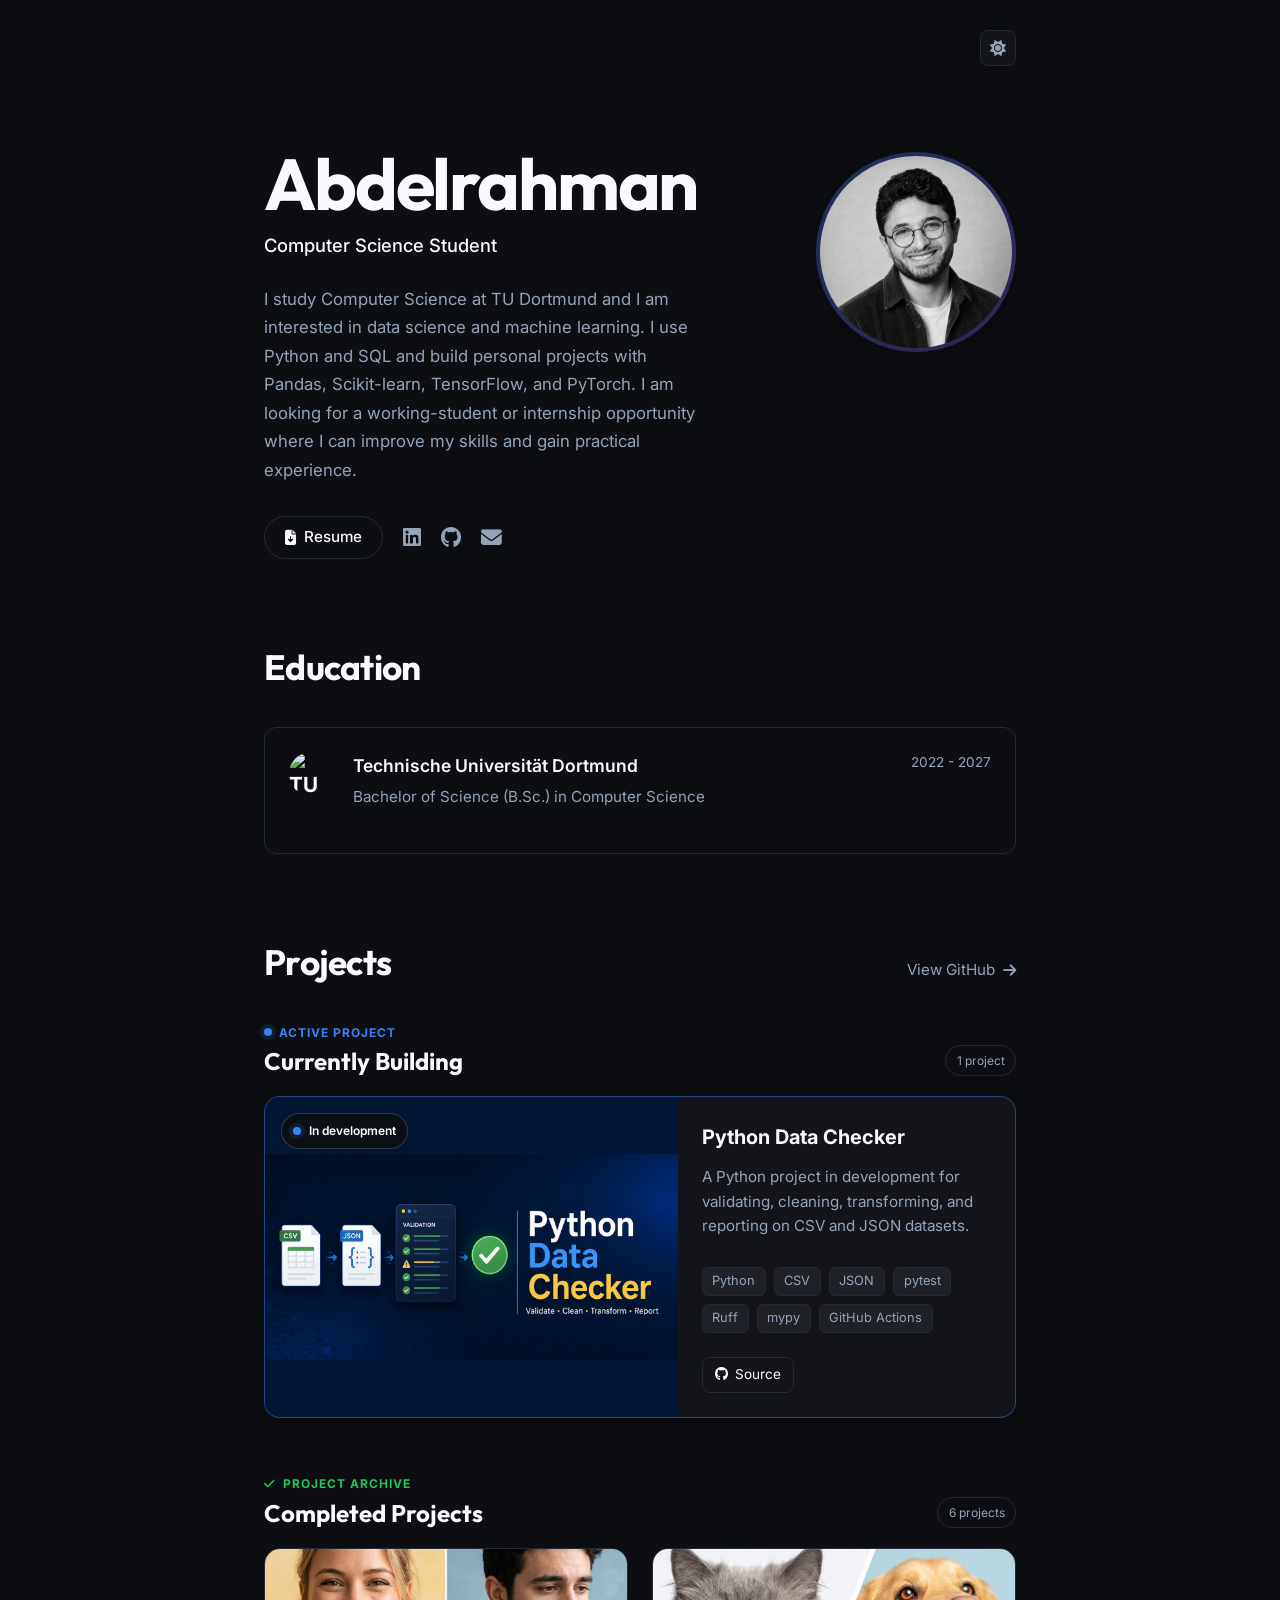
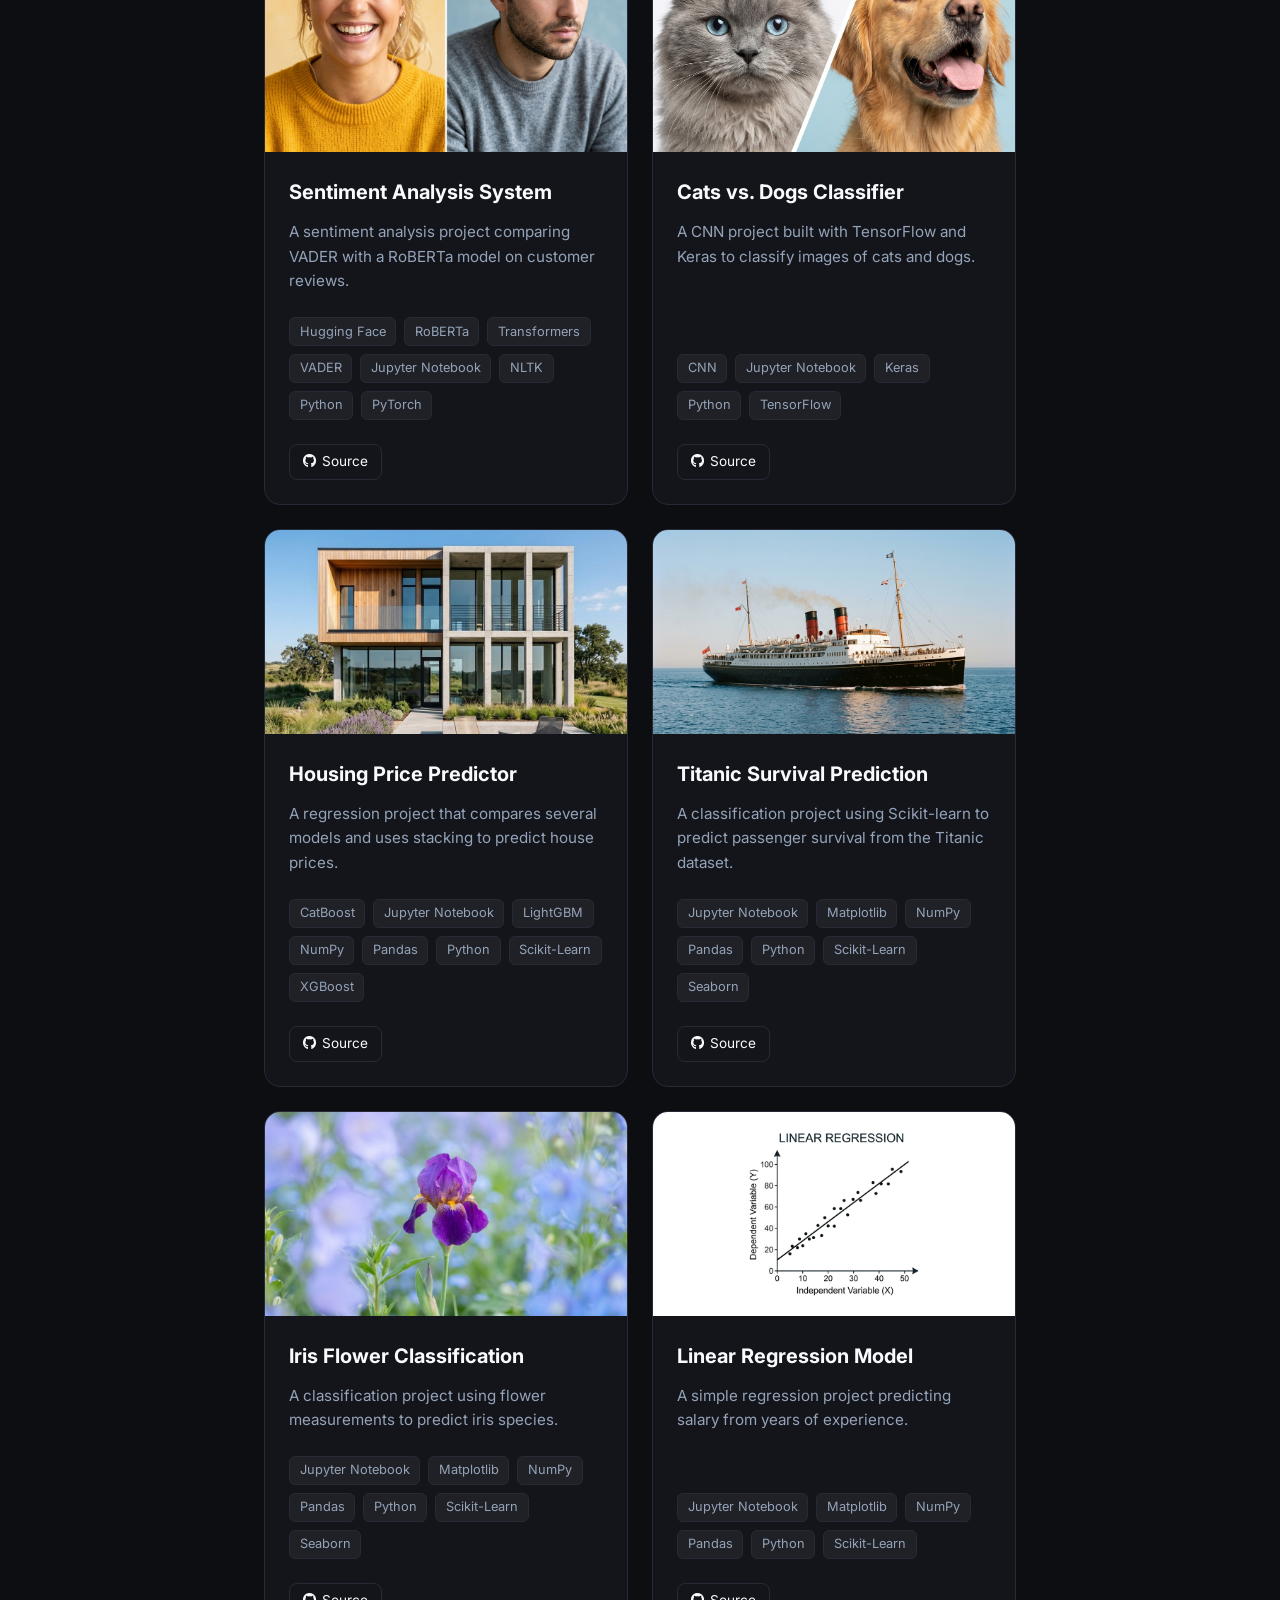
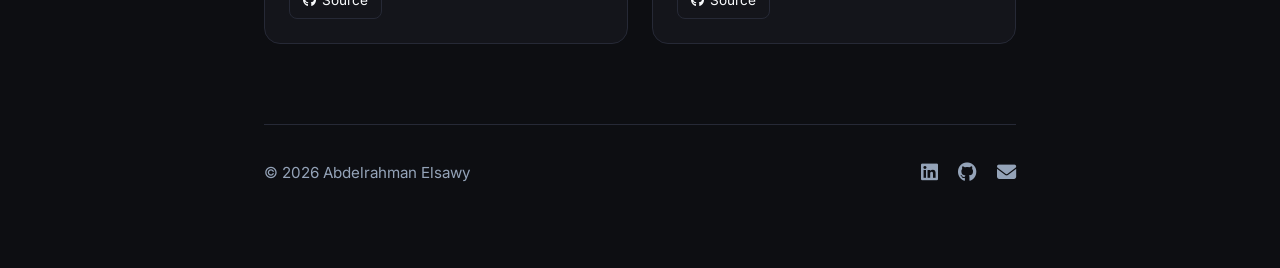
==== index.html @ dd1c7705 "chore: refresh portfolio styles" ====
<!DOCTYPE html>
<html lang="en">

<head>
    <meta charset="UTF-8">
    <meta name="viewport" content="width=device-width, initial-scale=1.0">
    <title>Abdelrahman Elsawy | Computer Science Student</title>
    <meta name="description" content="Portfolio of Abdelrahman Elsawy, a Computer Science student at TU Dortmund interested in data science and machine learning.">
    <link rel="icon" href="favicon.svg?v=1" type="image/svg+xml">
    <link rel="stylesheet" href="style.css?v=1.2">
    <link rel="preconnect" href="https://fonts.googleapis.com">
    <link rel="preconnect" href="https://fonts.gstatic.com" crossorigin>
    <link
        href="https://fonts.googleapis.com/css2?family=Inter:wght@400;500;600;700&family=Outfit:wght@400;500;600;700&display=swap"
        rel="stylesheet">
    <link rel="stylesheet" href="https://cdnjs.cloudflare.com/ajax/libs/font-awesome/6.4.0/css/all.min.css">
</head>

<body>
    <div class="container">
        <!-- Navigation -->
        <nav class="navbar">
            <div class="nav-actions">
                <button id="theme-toggle" class="icon-btn" aria-label="Theme toggle"><i class="fa-solid fa-sun"></i></button>
            </div>
        </nav>

        <!-- Hero Section -->
        <header id="home" class="hero">
            <div class="hero-content">
                <h1 class="hero-title">Abdelrahman</h1>
                <h2 class="hero-subtitle">Computer Science Student</h2>
                <p class="hero-description">
                    I study Computer Science at TU Dortmund and I am interested in data science and machine learning.
                    I use Python and SQL and build personal projects with Pandas, Scikit-learn, TensorFlow, and PyTorch.
                    I am looking for a working-student or internship opportunity where I can improve my skills and gain practical experience.
                </p>

                <div class="hero-actions">
                    <a href="resume.pdf" target="_blank" rel="noopener noreferrer" class="btn-primary"><i class="fa-solid fa-file-arrow-down"></i> Resume</a>
                    <a href="https://www.linkedin.com/in/abdelrahman-elsawy-053952407" target="_blank" rel="noopener noreferrer" class="icon-link" aria-label="LinkedIn profile"><i class="fa-brands fa-linkedin"></i></a>
                    <a href="https://github.com/AbdelrahmanElsawy404" target="_blank" rel="noopener noreferrer" class="icon-link" aria-label="GitHub profile"><i class="fa-brands fa-github"></i></a>
                    <a href="mailto:abdelrahman.elsawy1997@gmail.com" class="icon-link" aria-label="Email Abdelrahman"><i class="fa-solid fa-envelope"></i></a>
                </div>
            </div>
            <div class="hero-image">
                <div class="image-wrapper">
                    <img src="profile_picture.jpg" alt="Profile Picture" id="profile-img">
                </div>
            </div>
        </header>

        <!-- Education Section -->
        <section id="education" class="experience-section">
            <div class="section-header">
                <h2>Education</h2>
            </div>

            <div class="timeline-item">
                <div class="timeline-logo">
                    <a href="https://www.tu-dortmund.de/" target="_blank" rel="noopener noreferrer">
                        <div class="logo-circle" style="overflow: hidden;">
                            <img src="https://cdn.brandfetch.io/idaMCrFDaQ/w/1024/h/1024/theme/dark/icon.jpeg?c=1bxid64Mup7aczewSAYMX&t=1777952015856" alt="TU Dortmund Logo" style="width: 100%; height: 100%; object-fit: cover;">
                        </div>
                    </a>
                </div>
                <div class="timeline-details">
                    <div class="timeline-header">
                        <h3>Technische Universität Dortmund</h3>
                        <span class="date">2022 - 2027</span>
                    </div>
                    <p class="degree">Bachelor of Science (B.Sc.) in Computer Science</p>
                </div>
            </div>
        </section>

        <!-- Featured Projects -->
        <section id="projects" class="projects-section">
            <div class="section-header">
                <h2>Projects</h2>
                <a href="https://github.com/AbdelrahmanElsawy404" target="_blank" rel="noopener noreferrer" class="view-more">View GitHub <i class="fa-solid fa-arrow-right"></i></a>
            </div>

            <div class="project-group project-group-current">
                <div class="project-group-header">
                    <div>
                        <p class="project-group-label"><span class="status-dot"></span> Active project</p>
                        <h3>Currently Building</h3>
                    </div>
                    <span class="project-count">1 project</span>
                </div>

                <div class="projects-grid projects-grid-current">

                <!-- Python Data Checker -->
                <a href="https://github.com/AbdelrahmanElsawy404/python-data-checker" target="_blank" rel="noopener noreferrer" class="project-card project-card-current">
                    <div class="project-img">
                        <img src="project_thumbnail_data_checker.jpg" alt="Python Data Checker">
                        <span class="project-status"><span class="status-dot"></span> In development</span>
                    </div>
                    <div class="project-info">
                        <h3>Python Data Checker</h3>
                        <p>A Python project in development for validating, cleaning, transforming, and reporting on CSV and JSON datasets.</p>
                        <div class="tech-tags">
                            <span class="tech-tag">Python</span>
                            <span class="tech-tag">CSV</span>
                            <span class="tech-tag">JSON</span>
                            <span class="tech-tag">pytest</span>
                            <span class="tech-tag">Ruff</span>
                            <span class="tech-tag">mypy</span>
                            <span class="tech-tag">GitHub Actions</span>
                        </div>
                        <div class="project-links">
                            <span class="btn-secondary"><i class="fa-brands fa-github"></i> Source</span>
                        </div>
                    </div>
                </a>
                </div>
            </div>

            <div class="project-group">
                <div class="project-group-header">
                    <div>
                        <p class="project-group-label project-group-label-complete"><i class="fa-solid fa-check"></i> Project archive</p>
                        <h3>Completed Projects</h3>
                    </div>
                    <span class="project-count">6 projects</span>
                </div>

                <div class="projects-grid">

                <!-- Sentiment Analysis System -->
                <a href="https://github.com/AbdelrahmanElsawy404/Sentiment-Analysis-System" target="_blank" rel="noopener noreferrer" class="project-card">
                    <div class="project-img">
                        <img src="project_thumbnail_sentiment.png" alt="Sentiment Analysis System">
                    </div>
                    <div class="project-info">
                        <h3>Sentiment Analysis System</h3>
                        <p>A sentiment analysis project comparing VADER with a RoBERTa model on customer reviews.</p>
                        <div class="tech-tags">
                            <span class="tech-tag">Hugging Face</span>
                            <span class="tech-tag">RoBERTa</span>
                            <span class="tech-tag">Transformers</span>
                            <span class="tech-tag">VADER</span>
                            <span class="tech-tag">Jupyter Notebook</span>
                            <span class="tech-tag">NLTK</span>
                            <span class="tech-tag">Python</span>
                            <span class="tech-tag">PyTorch</span>
                        </div>
                        <div class="project-links">
                            <span class="btn-secondary"><i class="fa-brands fa-github"></i> Source</span>
                        </div>
                    </div>
                </a>

                <!-- Cats vs. Dogs Image Classifier -->
                <a href="https://github.com/AbdelrahmanElsawy404/Image-Classification" target="_blank" rel="noopener noreferrer" class="project-card">
                    <div class="project-img">
                        <img src="project_thumbnail_cnn.png" alt="Cats vs. Dogs Image Classifier">
                    </div>
                    <div class="project-info">
                        <h3>Cats vs. Dogs Classifier</h3>
                        <p>A CNN project built with TensorFlow and Keras to classify images of cats and dogs.</p>
                        <div class="tech-tags">
                            <span class="tech-tag">CNN</span>
                            <span class="tech-tag">Jupyter Notebook</span>
                            <span class="tech-tag">Keras</span>
                            <span class="tech-tag">Python</span>
                            <span class="tech-tag">TensorFlow</span>
                        </div>
                        <div class="project-links">
                            <span class="btn-secondary"><i class="fa-brands fa-github"></i> Source</span>
                        </div>
                    </div>
                </a>

                <!-- Project 6: Housing Price Predictor -->
                <a href="https://github.com/AbdelrahmanElsawy404/Housing-Price-Predictor" target="_blank" rel="noopener noreferrer" class="project-card">
                    <div class="project-img">
                        <img src="project_thumbnail_house.png" alt="Housing Price Predictor">
                    </div>
                    <div class="project-info">
                        <h3>Housing Price Predictor</h3>
                        <p>A regression project that compares several models and uses stacking to predict house prices.</p>
                        <div class="tech-tags">
                            <span class="tech-tag">CatBoost</span>
                            <span class="tech-tag">Jupyter Notebook</span>
                            <span class="tech-tag">LightGBM</span>
                            <span class="tech-tag">NumPy</span>
                            <span class="tech-tag">Pandas</span>
                            <span class="tech-tag">Python</span>
                            <span class="tech-tag">Scikit-Learn</span>
                            <span class="tech-tag">XGBoost</span>
                        </div>
                        <div class="project-links">
                            <span class="btn-secondary"><i class="fa-brands fa-github"></i> Source</span>
                        </div>
                    </div>
                </a>

                <!-- Project 3 -->
                <a href="https://github.com/AbdelrahmanElsawy404/Titanic" target="_blank" rel="noopener noreferrer" class="project-card">
                    <div class="project-img">
                        <img src="project_thumbnail_3.png" alt="Titanic Survival Prediction">
                    </div>
                    <div class="project-info">
                        <h3>Titanic Survival Prediction</h3>
                        <p>A classification project using Scikit-learn to predict passenger survival from the Titanic dataset.</p>
                        <div class="tech-tags">
                            <span class="tech-tag">Jupyter Notebook</span>
                            <span class="tech-tag">Matplotlib</span>
                            <span class="tech-tag">NumPy</span>
                            <span class="tech-tag">Pandas</span>
                            <span class="tech-tag">Python</span>
                            <span class="tech-tag">Scikit-Learn</span>
                            <span class="tech-tag">Seaborn</span>
                        </div>
                        <div class="project-links">
                            <span class="btn-secondary"><i class="fa-brands fa-github"></i> Source</span>
                        </div>
                    </div>
                </a>

                <!-- Project 4 -->
                <a href="https://github.com/AbdelrahmanElsawy404/Iris-Flower-Classification" target="_blank" rel="noopener noreferrer" class="project-card">
                    <div class="project-img">
                        <img src="project_thumbnail_4.png" alt="Iris Flower Classification">
                    </div>
                    <div class="project-info">
                        <h3>Iris Flower Classification</h3>
                        <p>A classification project using flower measurements to predict iris species.</p>
                        <div class="tech-tags">
                            <span class="tech-tag">Jupyter Notebook</span>
                            <span class="tech-tag">Matplotlib</span>
                            <span class="tech-tag">NumPy</span>
                            <span class="tech-tag">Pandas</span>
                            <span class="tech-tag">Python</span>
                            <span class="tech-tag">Scikit-Learn</span>
                            <span class="tech-tag">Seaborn</span>
                        </div>
                        <div class="project-links">
                            <span class="btn-secondary"><i class="fa-brands fa-github"></i> Source</span>
                        </div>
                    </div>
                </a>

                <!-- Project 5 -->
                <a href="https://github.com/AbdelrahmanElsawy404/Build-Linear-Regression" target="_blank" rel="noopener noreferrer" class="project-card">
                    <div class="project-img">
                        <img src="project_thumbnail_5.png" alt="Build Linear Regression">
                    </div>
                    <div class="project-info">
                        <h3>Linear Regression Model</h3>
                        <p>A simple regression project predicting salary from years of experience.</p>
                        <div class="tech-tags">
                            <span class="tech-tag">Jupyter Notebook</span>
                            <span class="tech-tag">Matplotlib</span>
                            <span class="tech-tag">NumPy</span>
                            <span class="tech-tag">Pandas</span>
                            <span class="tech-tag">Python</span>
                            <span class="tech-tag">Scikit-Learn</span>
                        </div>
                        <div class="project-links">
                            <span class="btn-secondary"><i class="fa-brands fa-github"></i> Source</span>
                        </div>
                    </div>
                </a>
                </div>
            </div>
        </section>



        <!-- Footer -->
        <footer>
            <p>© 2026 Abdelrahman Elsawy</p>
            <div class="footer-links">
                <a href="https://www.linkedin.com/in/abdelrahman-elsawy-053952407" target="_blank" rel="noopener noreferrer" aria-label="LinkedIn profile"><i class="fa-brands fa-linkedin"></i></a>
                <a href="https://github.com/AbdelrahmanElsawy404" target="_blank" rel="noopener noreferrer" aria-label="GitHub profile"><i class="fa-brands fa-github"></i></a>
                <a href="mailto:abdelrahman.elsawy1997@gmail.com" aria-label="Email Abdelrahman"><i class="fa-solid fa-envelope"></i></a>
            </div>
        </footer>
    </div>



    <script src="script.js?v=1.1"></script>
</body>

</html>
---- style.css ----
:root {
    --bg-color: #0d0e12;
    --surface-color: #14151b;
    --surface-hover: #1a1c24;
    --border-color: #262936;
    --text-primary: #f8fafc;
    --text-secondary: #94a3b8;
    --accent-color: #3b82f6;
    --container-width: 800px;
    --radius-sm: 8px;
    --radius-md: 12px;
    --radius-lg: 16px;
    --font-sans: 'Inter', -apple-system, BlinkMacSystemFont, 'Segoe UI', Roboto, Helvetica, Arial, sans-serif;
    --font-heading: 'Outfit', -apple-system, BlinkMacSystemFont, 'Segoe UI', Roboto, Helvetica, Arial, sans-serif;
}

body.light-mode {
    --bg-color: #f8fafc;
    --surface-color: #ffffff;
    --surface-hover: #f1f5f9;
    --border-color: #e2e8f0;
    --text-primary: #0f172a;
    --text-secondary: #64748b;
    --accent-color: #2563eb;
}

* {
    margin: 0;
    padding: 0;
    box-sizing: border-box;
}

body {
    background-color: var(--bg-color);
    color: var(--text-primary);
    font-family: var(--font-sans);
    line-height: 1.6;
    -webkit-font-smoothing: antialiased;
    -moz-osx-font-smoothing: grayscale;
    transition: background-color 0.3s ease, color 0.3s ease, border-color 0.3s ease;
}

a {
    text-decoration: none;
    color: inherit;
    transition: color 0.2s ease;
}

.container {
    max-width: var(--container-width);
    margin: 0 auto;
    padding: 2rem 1.5rem;
}

/* Navbar */
.navbar {
    display: flex;
    justify-content: center;
    align-items: center;
    padding: 1rem 0;
    margin-bottom: 5rem;
    position: relative;
}

.nav-links {
    display: flex;
    list-style: none;
    gap: 2rem;
}

.nav-links a {
    color: var(--text-secondary);
    font-size: 0.95rem;
    font-weight: 500;
}

.nav-links a:hover, .nav-links a.active {
    color: var(--text-primary);
}

.nav-actions {
    position: absolute;
    right: 0;
    display: flex;
    gap: 0.75rem;
}

.icon-btn {
    background: var(--surface-color);
    border: 1px solid var(--border-color);
    color: var(--text-secondary);
    cursor: pointer;
    font-size: 1rem;
    transition: all 0.2s;
    width: 36px;
    height: 36px;
    display: flex;
    align-items: center;
    justify-content: center;
    border-radius: var(--radius-sm);
}

.icon-btn:hover {
    color: var(--text-primary);
    background-color: var(--surface-hover);
    border-color: rgba(255,255,255,0.2);
}

/* Hero Section */
.hero {
    display: flex;
    justify-content: space-between;
    align-items: flex-start;
    gap: 3rem;
    margin-bottom: 5rem;
}

.hero-content {
    flex: 1;
}


.hero-title {
    font-family: var(--font-heading);
    font-size: 4.5rem;
    font-weight: 700;
    margin-bottom: 0.5rem;
    letter-spacing: -0.03em;
    line-height: 1.1;
}

.wave {
    display: inline-block;
    animation: wave 2.5s infinite;
    transform-origin: 70% 70%;
}

@keyframes wave {
    0% { transform: rotate(0deg); }
    10% { transform: rotate(14deg); }
    20% { transform: rotate(-8deg); }
    30% { transform: rotate(14deg); }
    40% { transform: rotate(-4deg); }
    50% { transform: rotate(10deg); }
    60% { transform: rotate(0deg); }
    100% { transform: rotate(0deg); }
}

.hero-subtitle {
    font-size: 1.15rem;
    font-weight: 500;
    margin-bottom: 1.5rem;
    color: var(--text-primary);
}

.hero-description {
    color: var(--text-secondary);
    margin-bottom: 2rem;
    font-size: 1.05rem;
    line-height: 1.7;
    max-width: 450px;
}

.hero-escalation {
    font-size: 0.95rem;
    margin-bottom: 2.5rem;
    line-height: 1.8;
}

.hero-escalation strong {
    color: var(--text-primary);
    font-weight: 600;
}

.dim-text {
    color: var(--text-secondary);
}

.link {
    text-decoration: underline;
    text-underline-offset: 4px;
    color: var(--text-secondary);
}

.link:hover {
    color: var(--text-primary);
}

.hero-actions {
    display: flex;
    align-items: center;
    gap: 1.25rem;
}

.btn-primary {
    background-color: transparent;
    color: var(--text-primary);
    border: 1px solid var(--border-color);
    padding: 0.5rem 1.25rem;
    border-radius: 24px;
    font-family: var(--font-sans);
    font-weight: 500;
    font-size: 0.95rem;
    cursor: pointer;
    display: flex;
    align-items: center;
    gap: 0.5rem;
    transition: all 0.2s;
}

.btn-primary:hover {
    background-color: var(--surface-color);
    border-color: rgba(255,255,255,0.2);
}

.icon-link {
    color: var(--text-secondary);
    font-size: 1.3rem;
}

.icon-link:hover {
    color: var(--text-primary);
}

.hero-image {
    flex-shrink: 0;
    width: 200px;
    display: flex;
    align-items: flex-start;
    justify-content: center;
    padding-top: 0.5rem;
}

.image-wrapper {
    position: relative;
    width: 200px;
    height: 200px;
    border-radius: 50%;
    background: linear-gradient(135deg, rgba(59,130,246,0.3), rgba(139,92,246,0.3));
    padding: 4px;
    transition: transform 0.4s cubic-bezier(0.175, 0.885, 0.32, 1.275),
                box-shadow 0.4s ease;
    box-shadow: 0 8px 30px rgba(0,0,0,0.3);
}

.image-wrapper:hover {
    transform: scale(1.05);
    box-shadow: 0 12px 40px rgba(59,130,246,0.2);
}

.image-wrapper img {
    width: 100%;
    height: 100%;
    object-fit: cover;
    object-position: center top;
    border-radius: 50%;
    display: block;
    transition: transform 0.4s cubic-bezier(0.175, 0.885, 0.32, 1.275);
}

.image-wrapper:hover img {
    transform: scale(1.02);
}

/* Tabs Section */
.experience-section {
    margin-bottom: 5rem;
}


.timeline-item {
    display: flex;
    gap: 1.25rem;
    background-color: transparent;
    border: 1px solid var(--border-color);
    border-radius: var(--radius-md);
    padding: 1.5rem;
    transition: all 0.2s;
}

.timeline-item:hover {
    background-color: var(--surface-color);
    border-color: rgba(255,255,255,0.15);
}

.timeline-logo {
    flex-shrink: 0;
}

.logo-circle {
    width: 44px;
    height: 44px;
    border-radius: 50%;
    display: flex;
    align-items: center;
    justify-content: center;
    font-weight: 700;
    font-size: 1.3rem;
    color: white;
}

.bg-red { background-color: #ef4444; }
.bg-red-white { 
    background: linear-gradient(135deg, #ef4444 50%, white 50%); 
    color: #ef4444; 
    border: 2px solid #ef4444;
}

.timeline-details {
    flex: 1;
}

.timeline-header {
    display: flex;
    justify-content: space-between;
    align-items: flex-start;
    margin-bottom: 0.3rem;
}

.timeline-header h3 {
    font-size: 1.1rem;
    font-weight: 600;
    color: var(--text-primary);
}

.timeline-header .date {
    font-size: 0.85rem;
    color: var(--text-secondary);
}

.degree {
    font-size: 0.95rem;
    color: var(--text-secondary);
    margin-bottom: 1.25rem;
}

.achievements {
    list-style-position: inside;
    color: var(--text-secondary);
    font-size: 0.95rem;
    margin-bottom: 1.25rem;
}

.achievements li {
    margin-bottom: 0.4rem;
}

.tags {
    display: flex;
    gap: 0.75rem;
    flex-wrap: wrap;
}

.tag {
    background-color: var(--text-primary);
    color: var(--bg-color);
    padding: 0.3rem 0.8rem;
    border-radius: 20px;
    font-size: 0.85rem;
    font-weight: 500;
    display: flex;
    align-items: center;
    gap: 0.4rem;
}

/* Section Header */
.section-header {
    display: flex;
    justify-content: space-between;
    align-items: baseline;
    margin-bottom: 2rem;
}

.section-header h2 {
    font-family: var(--font-heading);
    font-size: 2.2rem;
    font-weight: 700;
    letter-spacing: -0.02em;
}

.view-more {
    font-size: 0.95rem;
    color: var(--text-secondary);
    display: flex;
    align-items: center;
    gap: 0.5rem;
}

.view-more:hover {
    color: var(--text-primary);
}

/* Projects Section */
.projects-section {
    margin-bottom: 5rem;
}

.project-group + .project-group {
    margin-top: 3.5rem;
}

.project-group-header {
    display: flex;
    justify-content: space-between;
    align-items: flex-end;
    gap: 1rem;
    margin-bottom: 1.25rem;
}

.project-group-header h3 {
    font-family: var(--font-heading);
    font-size: 1.5rem;
    line-height: 1.2;
}

.project-group-label {
    display: flex;
    align-items: center;
    gap: 0.45rem;
    margin-bottom: 0.35rem;
    color: var(--accent-color);
    font-size: 0.75rem;
    font-weight: 700;
    letter-spacing: 0.08em;
    text-transform: uppercase;
}

.project-group-label-complete {
    color: #22c55e;
}

.project-count {
    flex-shrink: 0;
    padding: 0.3rem 0.65rem;
    border: 1px solid var(--border-color);
    border-radius: 999px;
    color: var(--text-secondary);
    font-size: 0.75rem;
}

.status-dot {
    width: 0.5rem;
    height: 0.5rem;
    border-radius: 50%;
    background: var(--accent-color);
    box-shadow: 0 0 0 4px rgba(59, 130, 246, 0.14);
}

.projects-grid {
    display: grid;
    grid-template-columns: repeat(2, 1fr);
    gap: 1.5rem;
}

.projects-grid-current {
    grid-template-columns: 1fr;
}

.project-card {
    background-color: var(--surface-color);
    border: 1px solid var(--border-color);
    border-radius: var(--radius-lg);
    overflow: hidden;
    display: flex;
    flex-direction: column;
    transition: transform 0.3s cubic-bezier(0.175, 0.885, 0.32, 1.275), border-color 0.3s;
}

.project-card:hover {
    transform: translateY(-5px);
    border-color: rgba(255,255,255,0.2);
}

.project-card-current {
    display: grid;
    grid-template-columns: minmax(0, 1.1fr) minmax(0, 0.9fr);
    border-color: rgba(59, 130, 246, 0.45);
    box-shadow: 0 18px 45px rgba(0, 0, 0, 0.18);
}

.project-card-current:hover {
    border-color: var(--accent-color);
}

.project-card-current .project-img {
    min-height: 320px;
    aspect-ratio: auto;
    background: #031634;
}

.project-card-current .project-img img {
    object-fit: contain;
}

.project-status {
    position: absolute;
    top: 1rem;
    left: 1rem;
    display: flex;
    align-items: center;
    gap: 0.5rem;
    padding: 0.45rem 0.7rem;
    border: 1px solid rgba(255, 255, 255, 0.18);
    border-radius: 999px;
    background: rgba(13, 14, 18, 0.86);
    color: #ffffff;
    font-size: 0.75rem;
    font-weight: 600;
    backdrop-filter: blur(10px);
}

.project-img {
    width: 100%;
    aspect-ratio: 16/9;
    background-color: var(--surface-hover);
    overflow: hidden;
    position: relative;
}

.project-img img {
    width: 100%;
    height: 100%;
    object-fit: cover;
    transition: transform 0.5s ease;
}

.project-card:hover .project-img img {
    transform: scale(1.05);
}

.project-info {
    padding: 1.5rem;
    display: flex;
    flex-direction: column;
    flex: 1;
}

.project-info h3 {
    font-size: 1.25rem;
    margin-bottom: 0.75rem;
    font-family: var(--font-sans);
}

.project-info p {
    color: var(--text-secondary);
    font-size: 0.95rem;
    margin-bottom: 1.5rem;
    flex: 1;
    line-height: 1.6;
}

.tech-tags {
    display: flex;
    flex-wrap: wrap;
    gap: 0.5rem;
    margin-bottom: 1.5rem;
}

.tech-tag {
    background-color: rgba(255,255,255,0.05);
    border: 1px solid var(--border-color);
    padding: 0.2rem 0.6rem;
    border-radius: 6px;
    font-size: 0.8rem;
    color: var(--text-secondary);
}

.project-links {
    display: flex;
    gap: 0.75rem;
    flex-wrap: wrap;
}

.btn-secondary {
    background-color: transparent;
    border: 1px solid var(--border-color);
    padding: 0.4rem 0.8rem;
    border-radius: 8px;
    font-size: 0.85rem;
    display: flex;
    align-items: center;
    gap: 0.4rem;
    transition: all 0.2s;
    color: var(--text-primary);
}

.btn-secondary:hover {
    background-color: var(--surface-hover);
    border-color: rgba(255,255,255,0.2);
}

/* Footer */
footer {
    display: flex;
    justify-content: space-between;
    align-items: center;
    padding-top: 2rem;
    border-top: 1px solid var(--border-color);
    color: var(--text-secondary);
    font-size: 0.95rem;
    margin-bottom: 3rem;
}

.footer-links {
    display: flex;
    gap: 1.25rem;
}

.footer-links a {
    font-size: 1.2rem;
}

.footer-links a:hover {
    color: var(--text-primary);
}



/* Responsive */
@media (max-width: 768px) {
    .navbar {
        flex-direction: column;
        gap: 1.5rem;
        margin-bottom: 3rem;
    }
    
    .nav-actions {
        position: static;
    }
    
    .hero {
        flex-direction: column-reverse;
        align-items: center;
        text-align: center;
        gap: 2rem;
    }
    
    .hero-actions {
        justify-content: center;
    }
    
    .hero-image {
        margin-bottom: 1rem;
    }
    
    .projects-grid {
        grid-template-columns: 1fr;
    }

    .project-card-current {
        display: flex;
    }

    .project-card-current .project-img {
        min-height: 0;
        aspect-ratio: 16/9;
    }
}
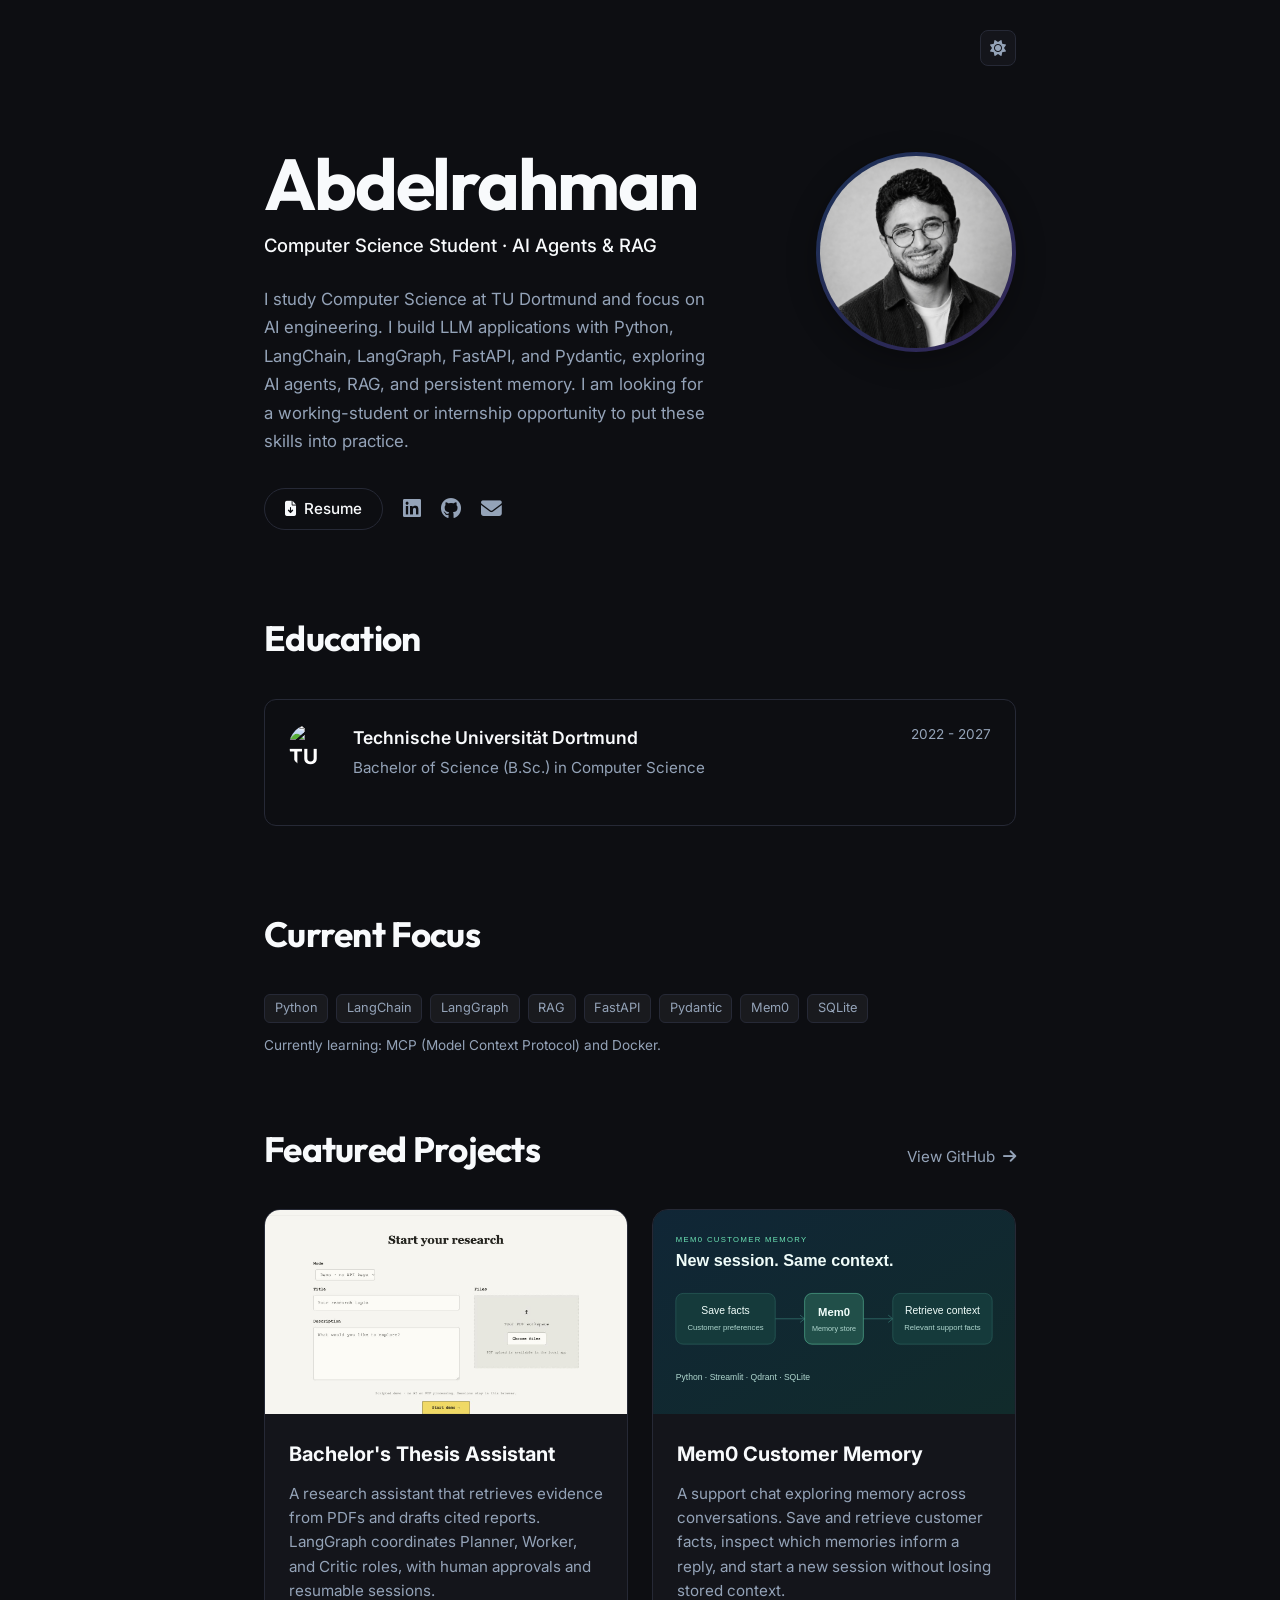
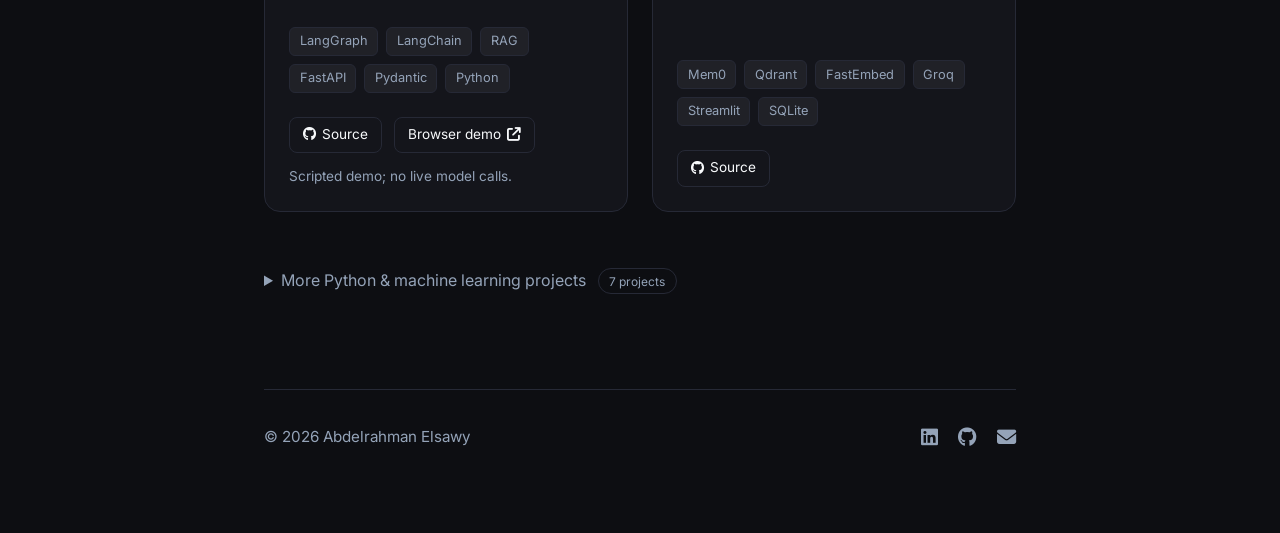
==== commit 1227c45b: "Focus portfolio and resume on AI agents and RAG applications" ====
--- a/index.html
+++ b/index.html
@@ -4,10 +4,10 @@
 <head>
     <meta charset="UTF-8">
     <meta name="viewport" content="width=device-width, initial-scale=1.0">
-    <title>Abdelrahman Elsawy | Computer Science Student</title>
-    <meta name="description" content="Portfolio of Abdelrahman Elsawy, a Computer Science student at TU Dortmund interested in data science and machine learning.">
+    <title>Abdelrahman Elsawy | AI Agents & RAG Applications</title>
+    <meta name="description" content="Abdelrahman Elsawy, Computer Science student at TU Dortmund building AI agents, RAG applications, and Python backends with LangGraph, LangChain, and FastAPI.">
     <link rel="icon" href="favicon.svg?v=1" type="image/svg+xml">
-    <link rel="stylesheet" href="style.css?v=1.2">
+    <link rel="stylesheet" href="style.css?v=1.3">
     <link rel="preconnect" href="https://fonts.googleapis.com">
     <link rel="preconnect" href="https://fonts.gstatic.com" crossorigin>
     <link
@@ -29,16 +29,17 @@
         <header id="home" class="hero">
             <div class="hero-content">
                 <h1 class="hero-title">Abdelrahman</h1>
-                <h2 class="hero-subtitle">Computer Science Student</h2>
+                <h2 class="hero-subtitle">Computer Science Student · AI Agents &amp; RAG</h2>
                 <p class="hero-description">
-                    I study Computer Science at TU Dortmund and I am interested in data science and machine learning.
-                    I use Python and SQL and build personal projects with Pandas, Scikit-learn, TensorFlow, and PyTorch.
-                    I am looking for a working-student or internship opportunity where I can improve my skills and gain practical experience.
+                    I study Computer Science at TU Dortmund and focus on AI engineering.
+                    I build LLM applications with Python, LangChain, LangGraph, FastAPI, and Pydantic,
+                    exploring AI agents, RAG, and persistent memory.
+                    I am looking for a working-student or internship opportunity to put these skills into practice.
                 </p>
 
                 <div class="hero-actions">
-                    <a href="resume.pdf" target="_blank" rel="noopener noreferrer" class="btn-primary"><i class="fa-solid fa-file-arrow-down"></i> Resume</a>
-                    <a href="https://www.linkedin.com/in/abdelrahman-elsawy-053952407" target="_blank" rel="noopener noreferrer" class="icon-link" aria-label="LinkedIn profile"><i class="fa-brands fa-linkedin"></i></a>
+                    <a href="resume.pdf?v=20261022" target="_blank" rel="noopener noreferrer" class="btn-primary"><i class="fa-solid fa-file-arrow-down"></i> Resume</a>
+                    <a href="https://www.linkedin.com/in/abdelrahman-elsawy-053952407/" target="_blank" rel="noopener noreferrer" class="icon-link" aria-label="LinkedIn profile"><i class="fa-brands fa-linkedin"></i></a>
                     <a href="https://github.com/AbdelrahmanElsawy404" target="_blank" rel="noopener noreferrer" class="icon-link" aria-label="GitHub profile"><i class="fa-brands fa-github"></i></a>
                     <a href="mailto:abdelrahman.elsawy1997@gmail.com" class="icon-link" aria-label="Email Abdelrahman"><i class="fa-solid fa-envelope"></i></a>
                 </div>
@@ -74,29 +75,69 @@
             </div>
         </section>
 
-        <!-- Featured Projects -->
+        <!-- Current focus -->
+        <section class="focus-section" aria-labelledby="focus-heading">
+            <div class="section-header"><h2 id="focus-heading">Current Focus</h2></div>
+            <div class="tech-tags focus-tags" aria-label="Technologies used in my projects">
+                <span class="tech-tag">Python</span><span class="tech-tag">LangChain</span>
+                <span class="tech-tag">LangGraph</span><span class="tech-tag">RAG</span>
+                <span class="tech-tag">FastAPI</span><span class="tech-tag">Pydantic</span>
+                <span class="tech-tag">Mem0</span><span class="tech-tag">SQLite</span>
+            </div>
+            <p class="learning-note">Currently learning: MCP (Model Context Protocol) and Docker.</p>
+        </section>
+
+        <!-- Featured projects match my GitHub pins -->
         <section id="projects" class="projects-section">
             <div class="section-header">
-                <h2>Projects</h2>
-                <a href="https://github.com/AbdelrahmanElsawy404" target="_blank" rel="noopener noreferrer" class="view-more">View GitHub <i class="fa-solid fa-arrow-right"></i></a>
-            </div>
-
-            <div class="project-group project-group-current">
-                <div class="project-group-header">
-                    <div>
-                        <p class="project-group-label"><span class="status-dot"></span> Active project</p>
-                        <h3>Currently Building</h3>
-                    </div>
-                    <span class="project-count">1 project</span>
-                </div>
-
-                <div class="projects-grid projects-grid-current">
-
-                <!-- Python Data Checker -->
-                <a href="https://github.com/AbdelrahmanElsawy404/python-data-checker" target="_blank" rel="noopener noreferrer" class="project-card project-card-current">
+                <h2>Featured Projects</h2>
+                <a href="https://github.com/AbdelrahmanElsawy404" target="_blank" rel="noopener noreferrer" class="view-more">View GitHub <i class="fa-solid fa-arrow-right" aria-hidden="true"></i></a>
+            </div>
+            <div class="projects-grid">
+                <article class="project-card">
+                    <a class="project-img" href="https://abdelrahmanelsawy404.github.io/Bachelors-Thesis-Assistant-Demo/" target="_blank" rel="noopener noreferrer" aria-label="Try the Bachelor's Thesis Assistant browser demo">
+                        <img src="project_thumbnail_thesis.png" alt="Bachelor's Thesis Assistant research interface with PDF workspace and human review steps" loading="lazy">
+                    </a>
+                    <div class="project-info">
+                        <h3><a href="https://github.com/AbdelrahmanElsawy404/Bachelors-Thesis-Assistant" target="_blank" rel="noopener noreferrer">Bachelor's Thesis Assistant</a></h3>
+                        <p>A research assistant that retrieves evidence from PDFs and drafts cited reports. LangGraph coordinates Planner, Worker, and Critic roles, with human approvals and resumable sessions.</p>
+                        <div class="tech-tags">
+                            <span class="tech-tag">LangGraph</span><span class="tech-tag">LangChain</span>
+                            <span class="tech-tag">RAG</span><span class="tech-tag">FastAPI</span>
+                            <span class="tech-tag">Pydantic</span><span class="tech-tag">Python</span>
+                        </div>
+                        <div class="project-links">
+                            <a class="btn-secondary" href="https://github.com/AbdelrahmanElsawy404/Bachelors-Thesis-Assistant" target="_blank" rel="noopener noreferrer"><i class="fa-brands fa-github" aria-hidden="true"></i> Source</a>
+                            <a class="btn-secondary" href="https://abdelrahmanelsawy404.github.io/Bachelors-Thesis-Assistant-Demo/" target="_blank" rel="noopener noreferrer">Browser demo <i class="fa-solid fa-arrow-up-right-from-square" aria-hidden="true"></i></a>
+                        </div>
+                        <small class="demo-note">Scripted demo; no live model calls.</small>
+                    </div>
+                </article>
+                <article class="project-card">
+                    <a class="project-img" href="https://github.com/AbdelrahmanElsawy404/mem0-customer-memory" target="_blank" rel="noopener noreferrer" aria-label="View Mem0 Customer Memory source">
+                        <img src="project_thumbnail_memory.svg" alt="Customer memory flow: save facts, retrieve relevant memories, and continue across sessions" loading="lazy">
+                    </a>
+                    <div class="project-info">
+                        <h3><a href="https://github.com/AbdelrahmanElsawy404/mem0-customer-memory" target="_blank" rel="noopener noreferrer">Mem0 Customer Memory</a></h3>
+                        <p>A support chat exploring memory across conversations. Save and retrieve customer facts, inspect which memories inform a reply, and start a new session without losing stored context.</p>
+                        <div class="tech-tags">
+                            <span class="tech-tag">Mem0</span><span class="tech-tag">Qdrant</span>
+                            <span class="tech-tag">FastEmbed</span><span class="tech-tag">Groq</span>
+                            <span class="tech-tag">Streamlit</span><span class="tech-tag">SQLite</span>
+                        </div>
+                        <div class="project-links">
+                            <a class="btn-secondary" href="https://github.com/AbdelrahmanElsawy404/mem0-customer-memory" target="_blank" rel="noopener noreferrer"><i class="fa-brands fa-github" aria-hidden="true"></i> Source</a>
+                        </div>
+                    </div>
+                </article>
+            </div>
+            <details class="project-archive">
+                <summary>More Python &amp; machine learning projects <span class="project-count">7 projects</span></summary>
+                <div class="projects-grid">
+<a href="https://github.com/AbdelrahmanElsawy404/python-data-checker" target="_blank" rel="noopener noreferrer" class="project-card">
                     <div class="project-img">
                         <img src="project_thumbnail_data_checker.jpg" alt="Python Data Checker">
-                        <span class="project-status"><span class="status-dot"></span> In development</span>
+
                     </div>
                     <div class="project-info">
                         <h3>Python Data Checker</h3>
@@ -115,22 +156,8 @@
                         </div>
                     </div>
                 </a>
-                </div>
-            </div>
-
-            <div class="project-group">
-                <div class="project-group-header">
-                    <div>
-                        <p class="project-group-label project-group-label-complete"><i class="fa-solid fa-check"></i> Project archive</p>
-                        <h3>Completed Projects</h3>
-                    </div>
-                    <span class="project-count">6 projects</span>
-                </div>
-
-                <div class="projects-grid">
-
-                <!-- Sentiment Analysis System -->
-                <a href="https://github.com/AbdelrahmanElsawy404/Sentiment-Analysis-System" target="_blank" rel="noopener noreferrer" class="project-card">
+
+<a href="https://github.com/AbdelrahmanElsawy404/Sentiment-Analysis-System" target="_blank" rel="noopener noreferrer" class="project-card">
                     <div class="project-img">
                         <img src="project_thumbnail_sentiment.png" alt="Sentiment Analysis System">
                     </div>
@@ -153,8 +180,7 @@
                     </div>
                 </a>
 
-                <!-- Cats vs. Dogs Image Classifier -->
-                <a href="https://github.com/AbdelrahmanElsawy404/Image-Classification" target="_blank" rel="noopener noreferrer" class="project-card">
+<a href="https://github.com/AbdelrahmanElsawy404/Image-Classification" target="_blank" rel="noopener noreferrer" class="project-card">
                     <div class="project-img">
                         <img src="project_thumbnail_cnn.png" alt="Cats vs. Dogs Image Classifier">
                     </div>
@@ -174,8 +200,7 @@
                     </div>
                 </a>
 
-                <!-- Project 6: Housing Price Predictor -->
-                <a href="https://github.com/AbdelrahmanElsawy404/Housing-Price-Predictor" target="_blank" rel="noopener noreferrer" class="project-card">
+<a href="https://github.com/AbdelrahmanElsawy404/Housing-Price-Predictor" target="_blank" rel="noopener noreferrer" class="project-card">
                     <div class="project-img">
                         <img src="project_thumbnail_house.png" alt="Housing Price Predictor">
                     </div>
@@ -198,8 +223,7 @@
                     </div>
                 </a>
 
-                <!-- Project 3 -->
-                <a href="https://github.com/AbdelrahmanElsawy404/Titanic" target="_blank" rel="noopener noreferrer" class="project-card">
+<a href="https://github.com/AbdelrahmanElsawy404/Titanic" target="_blank" rel="noopener noreferrer" class="project-card">
                     <div class="project-img">
                         <img src="project_thumbnail_3.png" alt="Titanic Survival Prediction">
                     </div>
@@ -221,8 +245,7 @@
                     </div>
                 </a>
 
-                <!-- Project 4 -->
-                <a href="https://github.com/AbdelrahmanElsawy404/Iris-Flower-Classification" target="_blank" rel="noopener noreferrer" class="project-card">
+<a href="https://github.com/AbdelrahmanElsawy404/Iris-Flower-Classification" target="_blank" rel="noopener noreferrer" class="project-card">
                     <div class="project-img">
                         <img src="project_thumbnail_4.png" alt="Iris Flower Classification">
                     </div>
@@ -244,8 +267,7 @@
                     </div>
                 </a>
 
-                <!-- Project 5 -->
-                <a href="https://github.com/AbdelrahmanElsawy404/Build-Linear-Regression" target="_blank" rel="noopener noreferrer" class="project-card">
+<a href="https://github.com/AbdelrahmanElsawy404/Build-Linear-Regression" target="_blank" rel="noopener noreferrer" class="project-card">
                     <div class="project-img">
                         <img src="project_thumbnail_5.png" alt="Build Linear Regression">
                     </div>
@@ -266,16 +288,14 @@
                     </div>
                 </a>
                 </div>
-            </div>
+            </details>
         </section>
-
-
 
         <!-- Footer -->
         <footer>
             <p>© 2026 Abdelrahman Elsawy</p>
             <div class="footer-links">
-                <a href="https://www.linkedin.com/in/abdelrahman-elsawy-053952407" target="_blank" rel="noopener noreferrer" aria-label="LinkedIn profile"><i class="fa-brands fa-linkedin"></i></a>
+                <a href="https://www.linkedin.com/in/abdelrahman-elsawy-053952407/" target="_blank" rel="noopener noreferrer" aria-label="LinkedIn profile"><i class="fa-brands fa-linkedin"></i></a>
                 <a href="https://github.com/AbdelrahmanElsawy404" target="_blank" rel="noopener noreferrer" aria-label="GitHub profile"><i class="fa-brands fa-github"></i></a>
                 <a href="mailto:abdelrahman.elsawy1997@gmail.com" aria-label="Email Abdelrahman"><i class="fa-solid fa-envelope"></i></a>
             </div>
--- a/style.css
+++ b/style.css
@@ -656,3 +656,24 @@
         aspect-ratio: 16/9;
     }
 }
+
+/* AI focus and featured projects */
+.hero-title { font-size: clamp(2.8rem, 7vw, 4.5rem); }
+.hero-content, .project-card { min-width: 0; }
+.focus-section { margin-bottom: 4rem; }
+.focus-tags { margin-bottom: 0.75rem; }
+.learning-note, .demo-note { color: var(--text-secondary); font-size: 0.85rem; }
+.demo-note { margin-top: 0.8rem; line-height: 1.5; }
+.project-card > a.project-img { display: block; }
+.project-archive { margin-top: 2.5rem; }
+.project-archive summary { cursor: pointer; color: var(--text-secondary); padding: 1rem 0; }
+.project-archive summary .project-count { margin-left: 0.5rem; white-space: nowrap; }
+.project-archive[open] summary { margin-bottom: 1rem; }
+a:focus-visible, button:focus-visible, summary:focus-visible { outline: 2px solid var(--accent-color); outline-offset: 4px; }
+@media (max-width: 480px) {
+    .section-header { align-items: flex-start; gap: 1rem; }
+    .section-header h2 { font-size: 1.8rem; }
+    .view-more { font-size: 0.8rem; white-space: nowrap; padding-top: 0.4rem; }
+    .timeline-header { gap: 0.75rem; flex-wrap: wrap; }
+    .project-info { padding: 1.25rem; }
+}
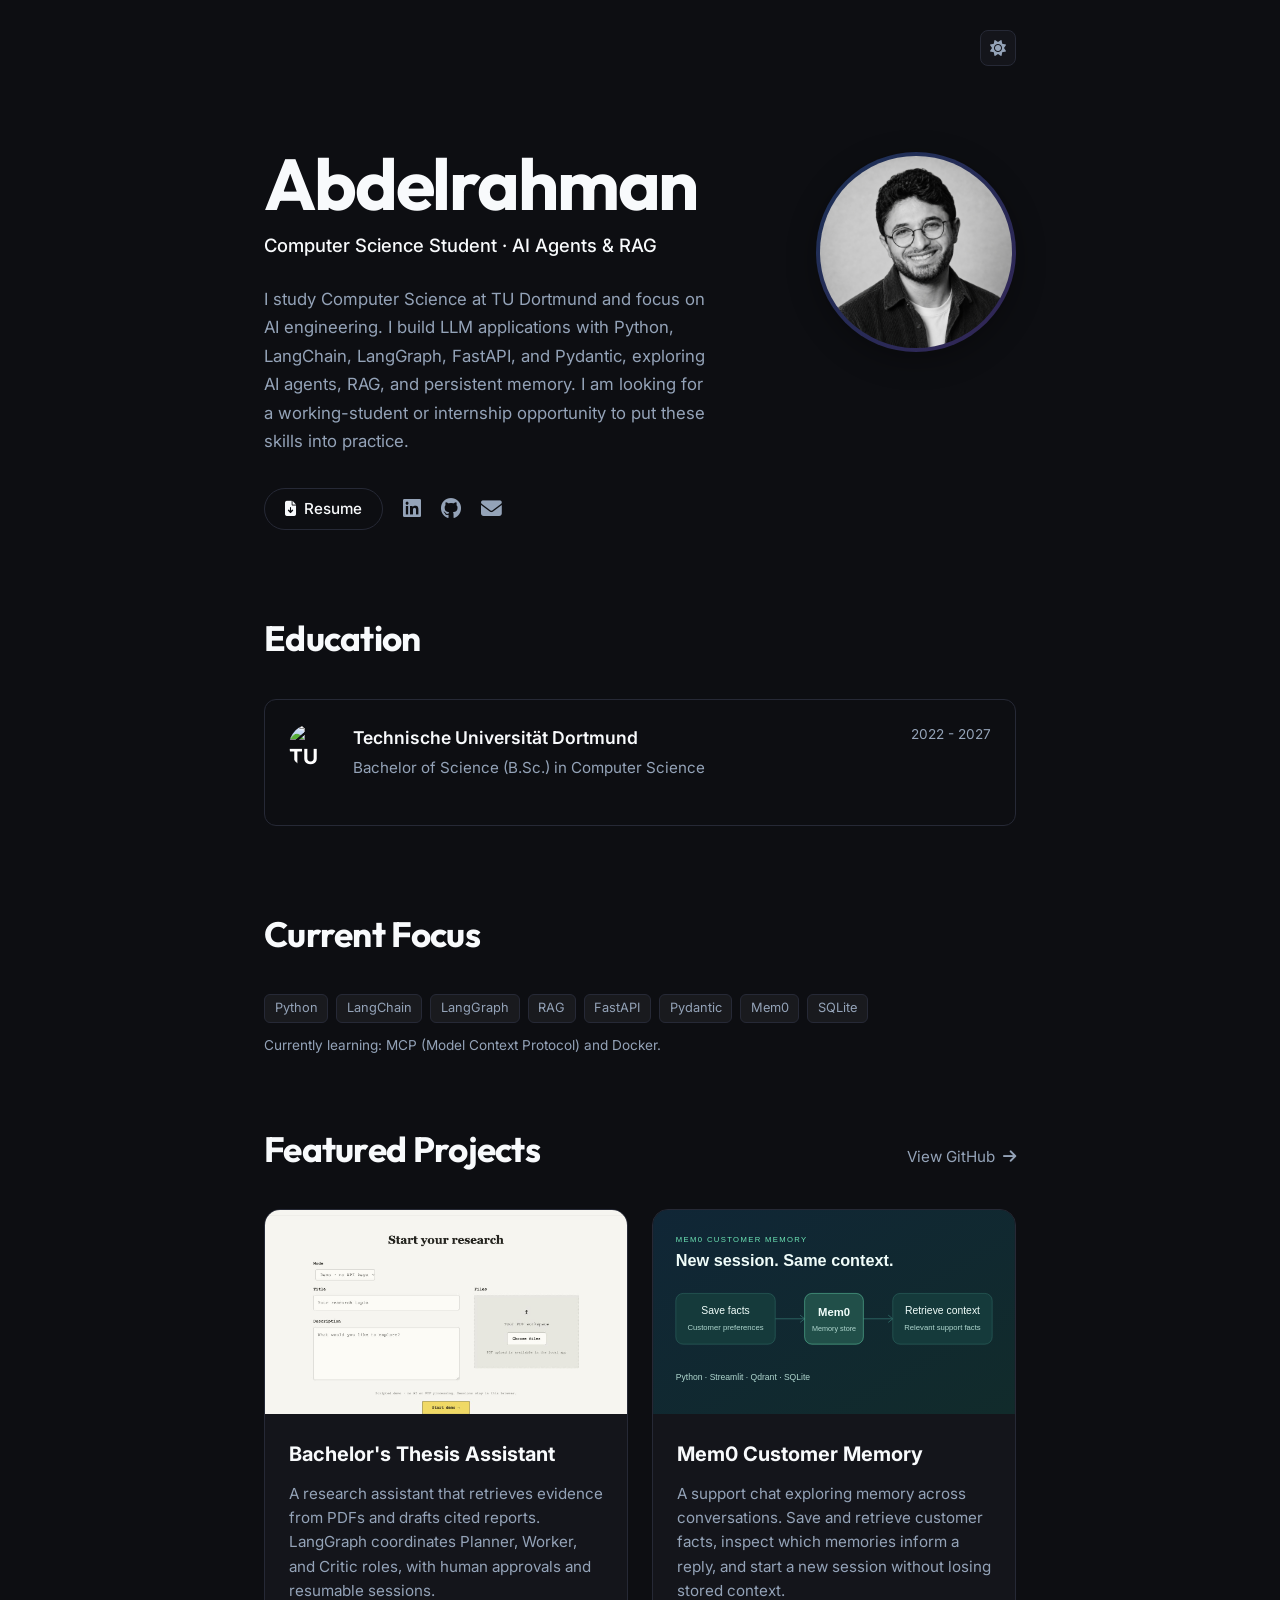
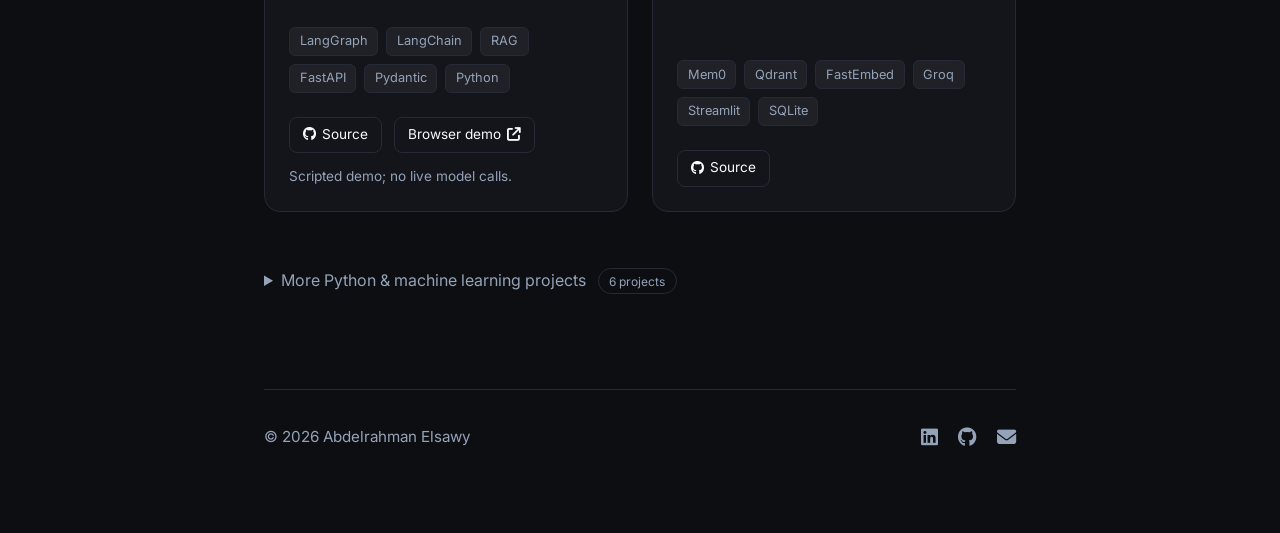
==== commit 38b99c9e: "Remove discontinued Python Data Checker project" ====
--- a/index.html
+++ b/index.html
@@ -38,7 +38,7 @@
                 </p>
 
                 <div class="hero-actions">
-                    <a href="resume.pdf?v=20261022" target="_blank" rel="noopener noreferrer" class="btn-primary"><i class="fa-solid fa-file-arrow-down"></i> Resume</a>
+                    <a href="resume.pdf?v=20261022-layout2" target="_blank" rel="noopener noreferrer" class="btn-primary"><i class="fa-solid fa-file-arrow-down"></i> Resume</a>
                     <a href="https://www.linkedin.com/in/abdelrahman-elsawy-053952407/" target="_blank" rel="noopener noreferrer" class="icon-link" aria-label="LinkedIn profile"><i class="fa-brands fa-linkedin"></i></a>
                     <a href="https://github.com/AbdelrahmanElsawy404" target="_blank" rel="noopener noreferrer" class="icon-link" aria-label="GitHub profile"><i class="fa-brands fa-github"></i></a>
                     <a href="mailto:abdelrahman.elsawy1997@gmail.com" class="icon-link" aria-label="Email Abdelrahman"><i class="fa-solid fa-envelope"></i></a>
@@ -132,31 +132,8 @@
                 </article>
             </div>
             <details class="project-archive">
-                <summary>More Python &amp; machine learning projects <span class="project-count">7 projects</span></summary>
+                <summary>More Python &amp; machine learning projects <span class="project-count">6 projects</span></summary>
                 <div class="projects-grid">
-<a href="https://github.com/AbdelrahmanElsawy404/python-data-checker" target="_blank" rel="noopener noreferrer" class="project-card">
-                    <div class="project-img">
-                        <img src="project_thumbnail_data_checker.jpg" alt="Python Data Checker">
-
-                    </div>
-                    <div class="project-info">
-                        <h3>Python Data Checker</h3>
-                        <p>A Python project in development for validating, cleaning, transforming, and reporting on CSV and JSON datasets.</p>
-                        <div class="tech-tags">
-                            <span class="tech-tag">Python</span>
-                            <span class="tech-tag">CSV</span>
-                            <span class="tech-tag">JSON</span>
-                            <span class="tech-tag">pytest</span>
-                            <span class="tech-tag">Ruff</span>
-                            <span class="tech-tag">mypy</span>
-                            <span class="tech-tag">GitHub Actions</span>
-                        </div>
-                        <div class="project-links">
-                            <span class="btn-secondary"><i class="fa-brands fa-github"></i> Source</span>
-                        </div>
-                    </div>
-                </a>
-
 <a href="https://github.com/AbdelrahmanElsawy404/Sentiment-Analysis-System" target="_blank" rel="noopener noreferrer" class="project-card">
                     <div class="project-img">
                         <img src="project_thumbnail_sentiment.png" alt="Sentiment Analysis System">
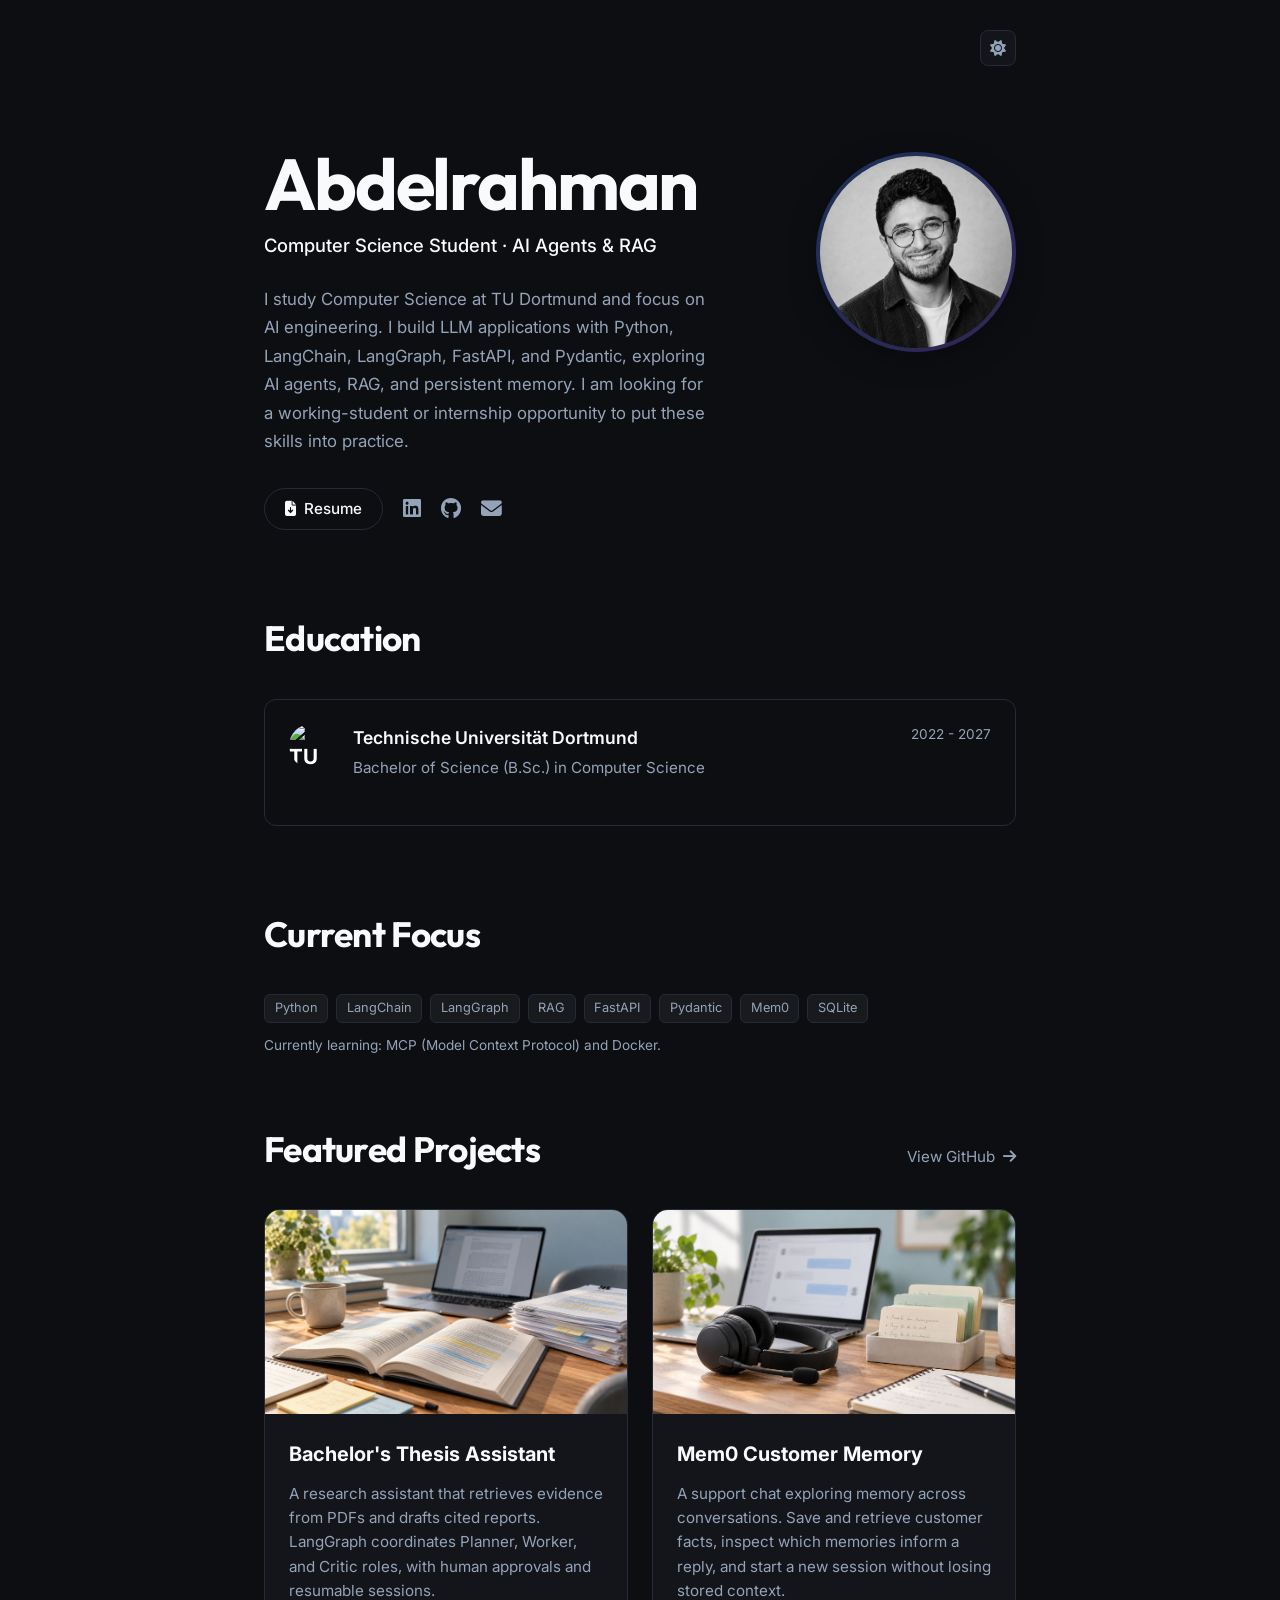
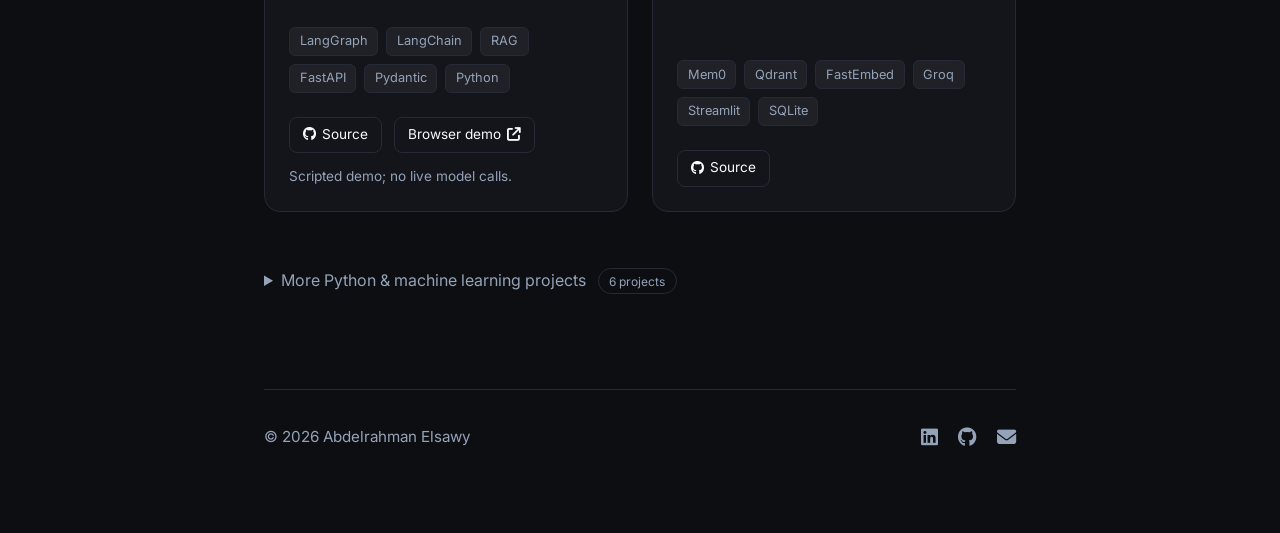
==== commit 86a9ee1d: "Use matching photographic thumbnails for featured AI projects" ====
--- a/index.html
+++ b/index.html
@@ -96,7 +96,7 @@
             <div class="projects-grid">
                 <article class="project-card">
                     <a class="project-img" href="https://abdelrahmanelsawy404.github.io/Bachelors-Thesis-Assistant-Demo/" target="_blank" rel="noopener noreferrer" aria-label="Try the Bachelor's Thesis Assistant browser demo">
-                        <img src="project_thumbnail_thesis.png" alt="Bachelor's Thesis Assistant research interface with PDF workspace and human review steps" loading="lazy">
+                        <img src="project_thumbnail_thesis_photo.png" alt="Research desk with an open academic book, highlighted papers, and a laptop" loading="lazy">
                     </a>
                     <div class="project-info">
                         <h3><a href="https://github.com/AbdelrahmanElsawy404/Bachelors-Thesis-Assistant" target="_blank" rel="noopener noreferrer">Bachelor's Thesis Assistant</a></h3>
@@ -115,7 +115,7 @@
                 </article>
                 <article class="project-card">
                     <a class="project-img" href="https://github.com/AbdelrahmanElsawy404/mem0-customer-memory" target="_blank" rel="noopener noreferrer" aria-label="View Mem0 Customer Memory source">
-                        <img src="project_thumbnail_memory.svg" alt="Customer memory flow: save facts, retrieve relevant memories, and continue across sessions" loading="lazy">
+                        <img src="project_thumbnail_memory_photo.png" alt="Support desk with a headset, chat on a laptop, and organized customer memory cards" loading="lazy">
                     </a>
                     <div class="project-info">
                         <h3><a href="https://github.com/AbdelrahmanElsawy404/mem0-customer-memory" target="_blank" rel="noopener noreferrer">Mem0 Customer Memory</a></h3>
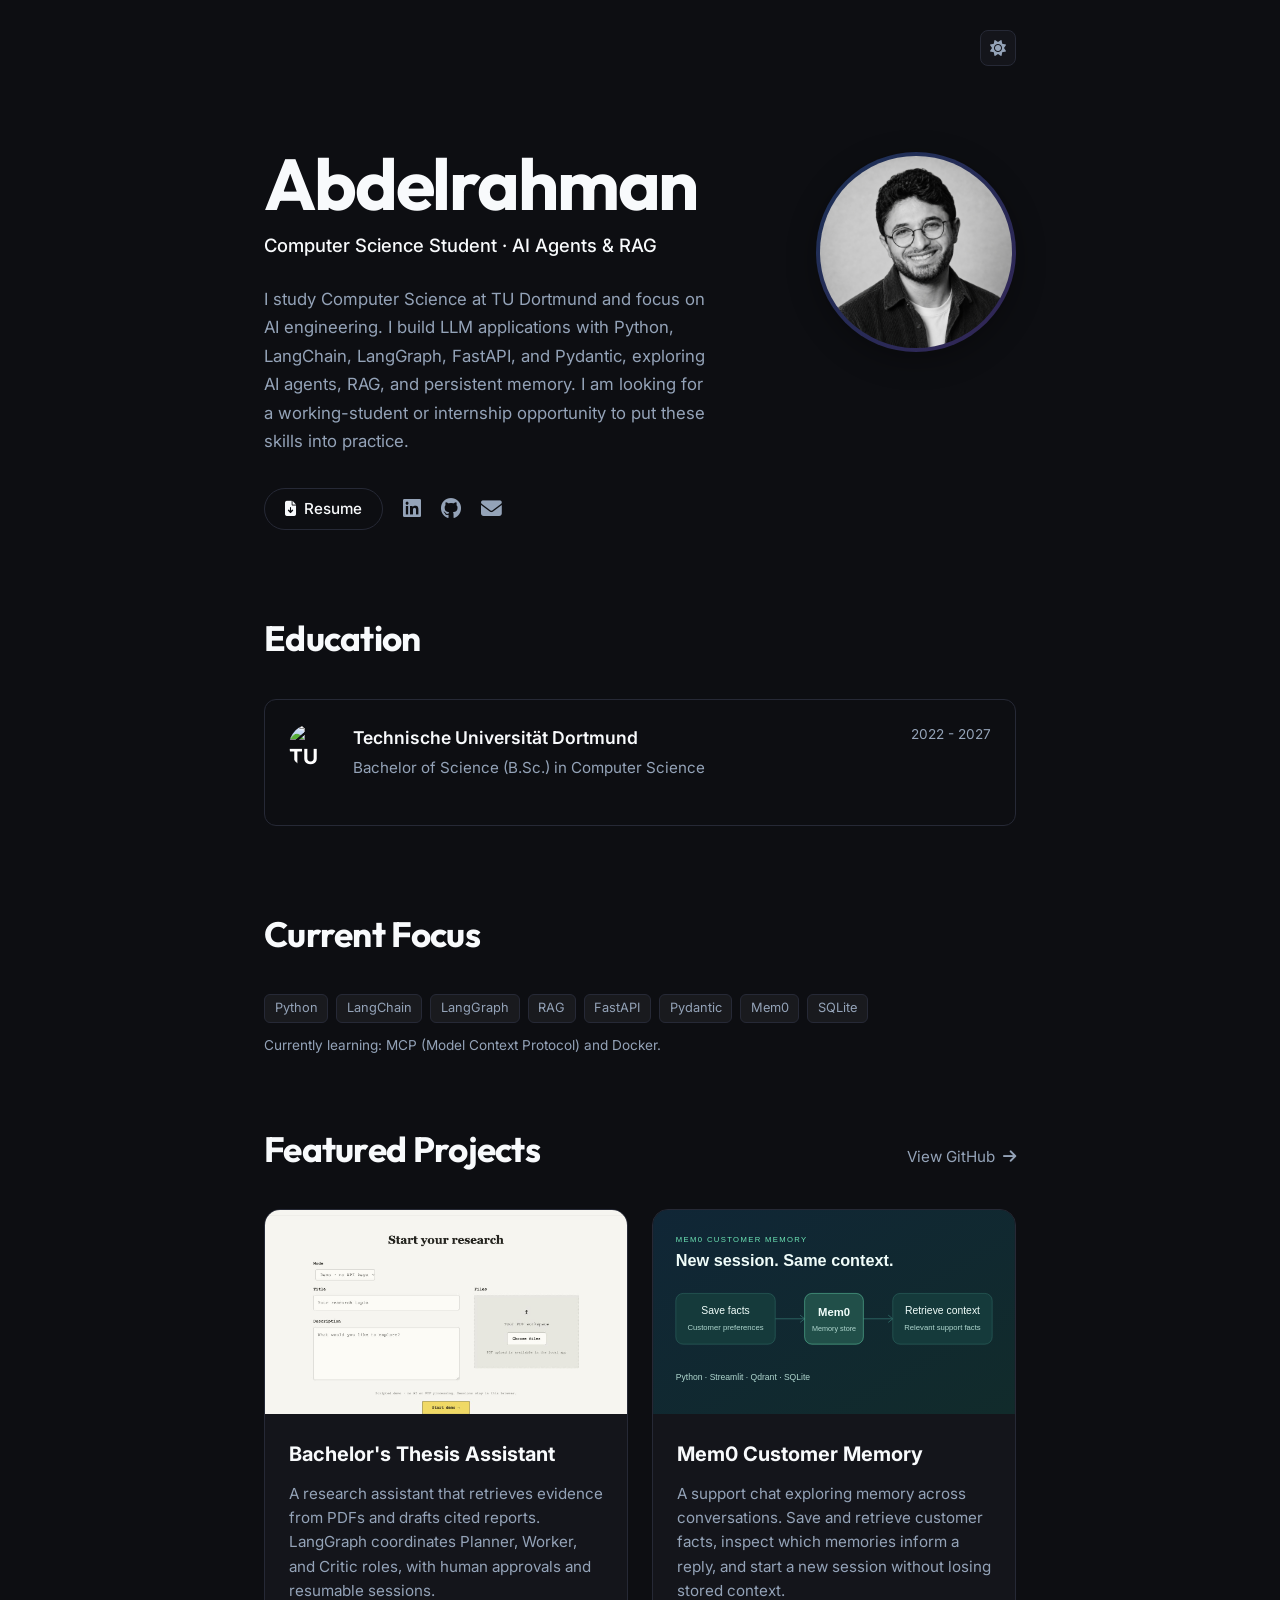
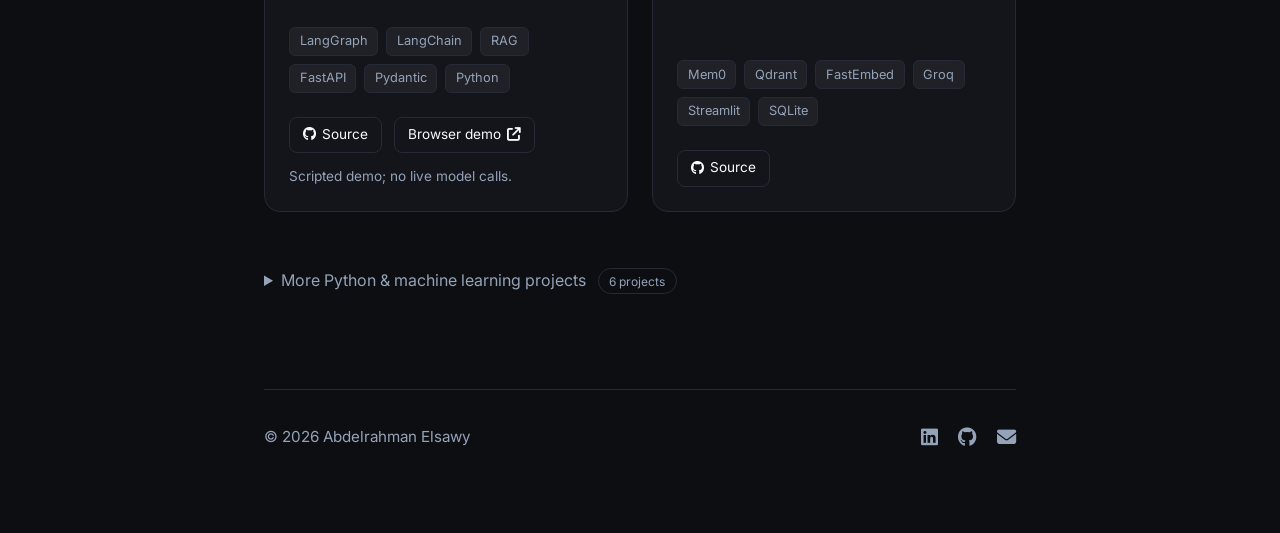
==== commit b382f749: "Revert "Use matching photographic thumbnails for featured AI projects" This reverts commit 86a9ee1da" ====
--- a/index.html
+++ b/index.html
@@ -96,7 +96,7 @@
             <div class="projects-grid">
                 <article class="project-card">
                     <a class="project-img" href="https://abdelrahmanelsawy404.github.io/Bachelors-Thesis-Assistant-Demo/" target="_blank" rel="noopener noreferrer" aria-label="Try the Bachelor's Thesis Assistant browser demo">
-                        <img src="project_thumbnail_thesis_photo.png" alt="Research desk with an open academic book, highlighted papers, and a laptop" loading="lazy">
+                        <img src="project_thumbnail_thesis.png" alt="Bachelor's Thesis Assistant research interface with PDF workspace and human review steps" loading="lazy">
                     </a>
                     <div class="project-info">
                         <h3><a href="https://github.com/AbdelrahmanElsawy404/Bachelors-Thesis-Assistant" target="_blank" rel="noopener noreferrer">Bachelor's Thesis Assistant</a></h3>
@@ -115,7 +115,7 @@
                 </article>
                 <article class="project-card">
                     <a class="project-img" href="https://github.com/AbdelrahmanElsawy404/mem0-customer-memory" target="_blank" rel="noopener noreferrer" aria-label="View Mem0 Customer Memory source">
-                        <img src="project_thumbnail_memory_photo.png" alt="Support desk with a headset, chat on a laptop, and organized customer memory cards" loading="lazy">
+                        <img src="project_thumbnail_memory.svg" alt="Customer memory flow: save facts, retrieve relevant memories, and continue across sessions" loading="lazy">
                     </a>
                     <div class="project-info">
                         <h3><a href="https://github.com/AbdelrahmanElsawy404/mem0-customer-memory" target="_blank" rel="noopener noreferrer">Mem0 Customer Memory</a></h3>
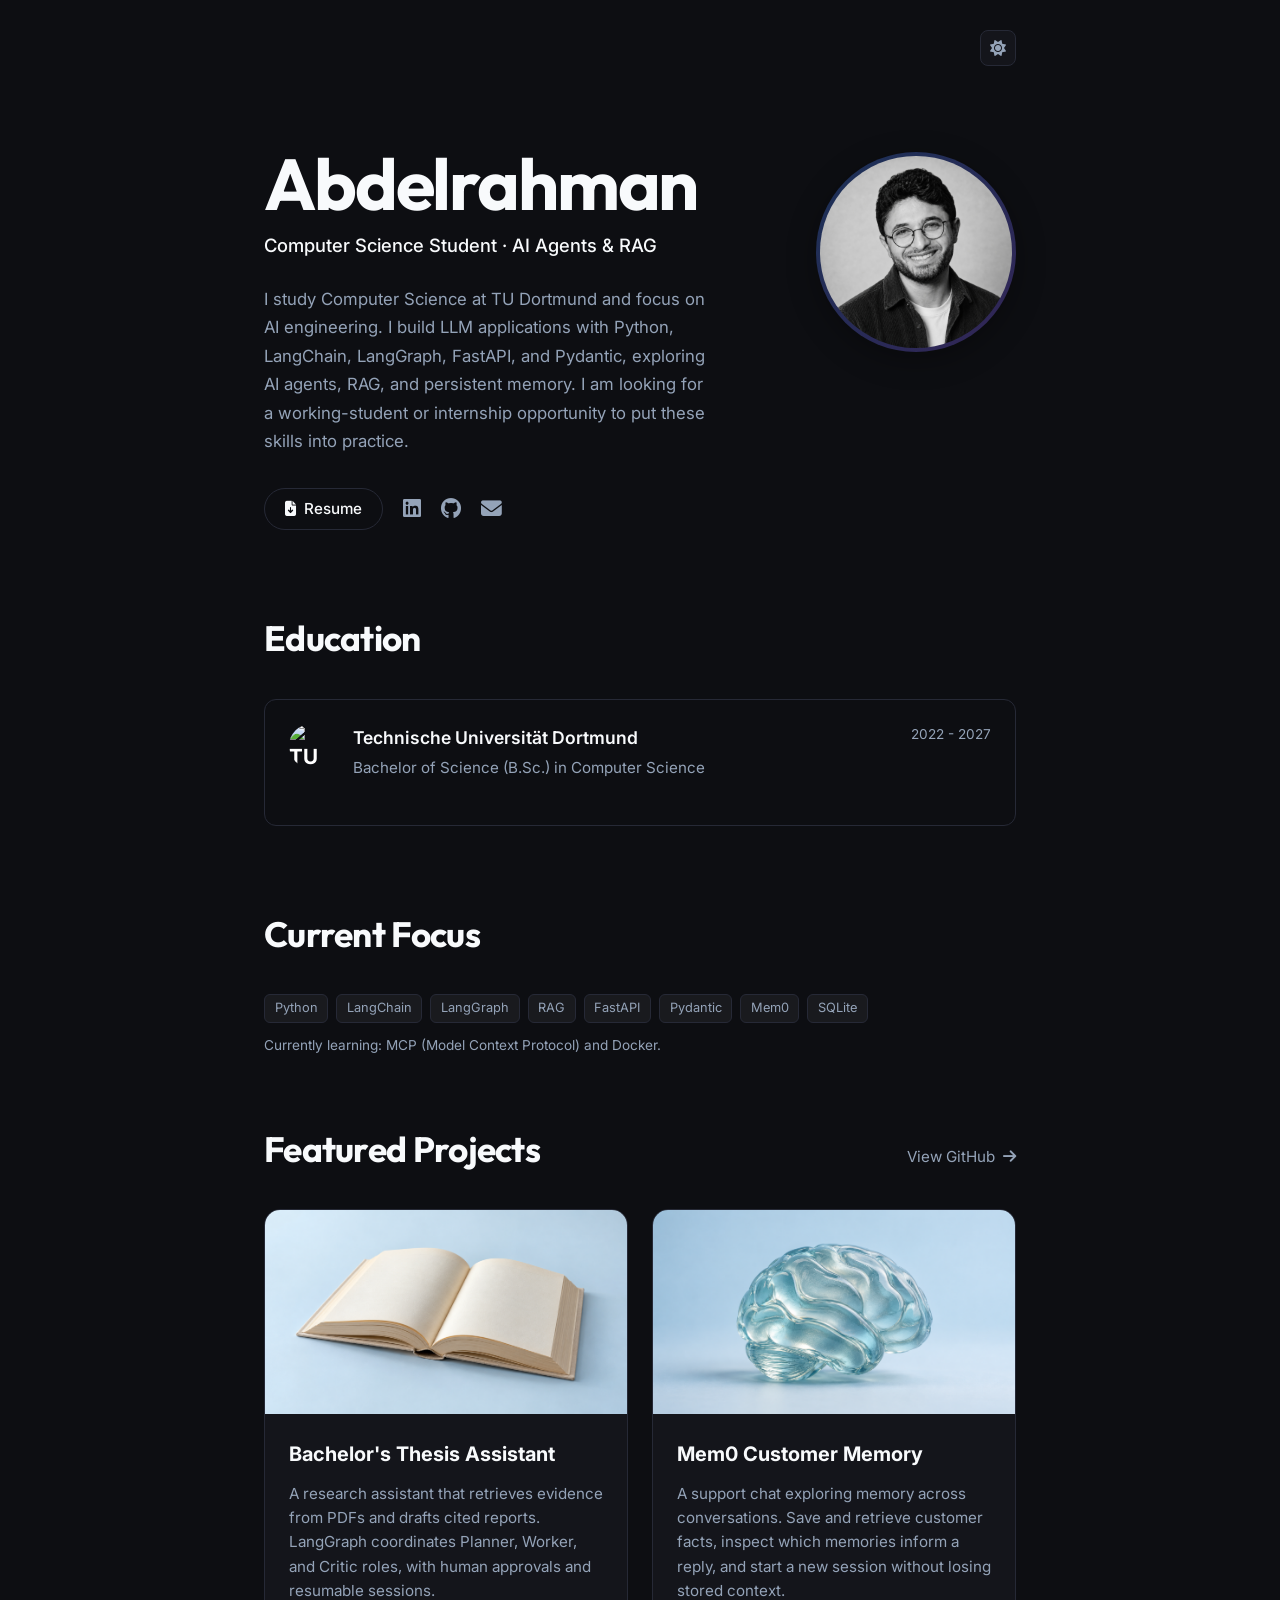
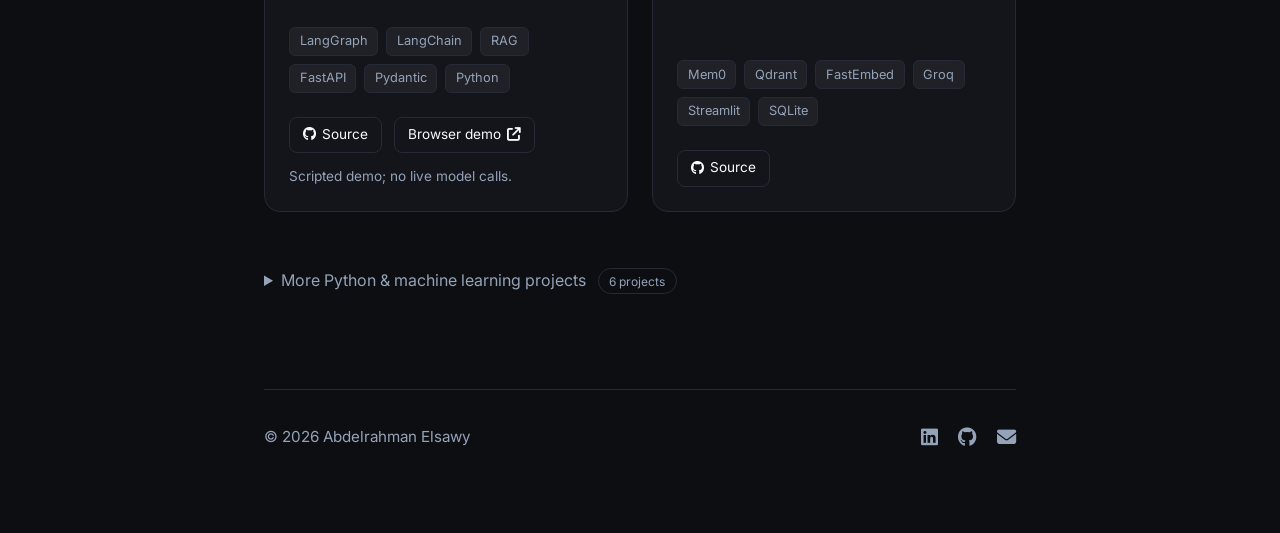
==== commit 188880f3: "Simplify featured project thumbnails to single visual subjects" ====
--- a/index.html
+++ b/index.html
@@ -96,7 +96,7 @@
             <div class="projects-grid">
                 <article class="project-card">
                     <a class="project-img" href="https://abdelrahmanelsawy404.github.io/Bachelors-Thesis-Assistant-Demo/" target="_blank" rel="noopener noreferrer" aria-label="Try the Bachelor's Thesis Assistant browser demo">
-                        <img src="project_thumbnail_thesis.png" alt="Bachelor's Thesis Assistant research interface with PDF workspace and human review steps" loading="lazy">
+                        <img src="project_thumbnail_thesis_minimal.png" alt="A single open ivory book on a soft blue background" loading="lazy">
                     </a>
                     <div class="project-info">
                         <h3><a href="https://github.com/AbdelrahmanElsawy404/Bachelors-Thesis-Assistant" target="_blank" rel="noopener noreferrer">Bachelor's Thesis Assistant</a></h3>
@@ -115,7 +115,7 @@
                 </article>
                 <article class="project-card">
                     <a class="project-img" href="https://github.com/AbdelrahmanElsawy404/mem0-customer-memory" target="_blank" rel="noopener noreferrer" aria-label="View Mem0 Customer Memory source">
-                        <img src="project_thumbnail_memory.svg" alt="Customer memory flow: save facts, retrieve relevant memories, and continue across sessions" loading="lazy">
+                        <img src="project_thumbnail_memory_minimal.png" alt="A simple glass brain sculpture representing persistent memory" loading="lazy">
                     </a>
                     <div class="project-info">
                         <h3><a href="https://github.com/AbdelrahmanElsawy404/mem0-customer-memory" target="_blank" rel="noopener noreferrer">Mem0 Customer Memory</a></h3>
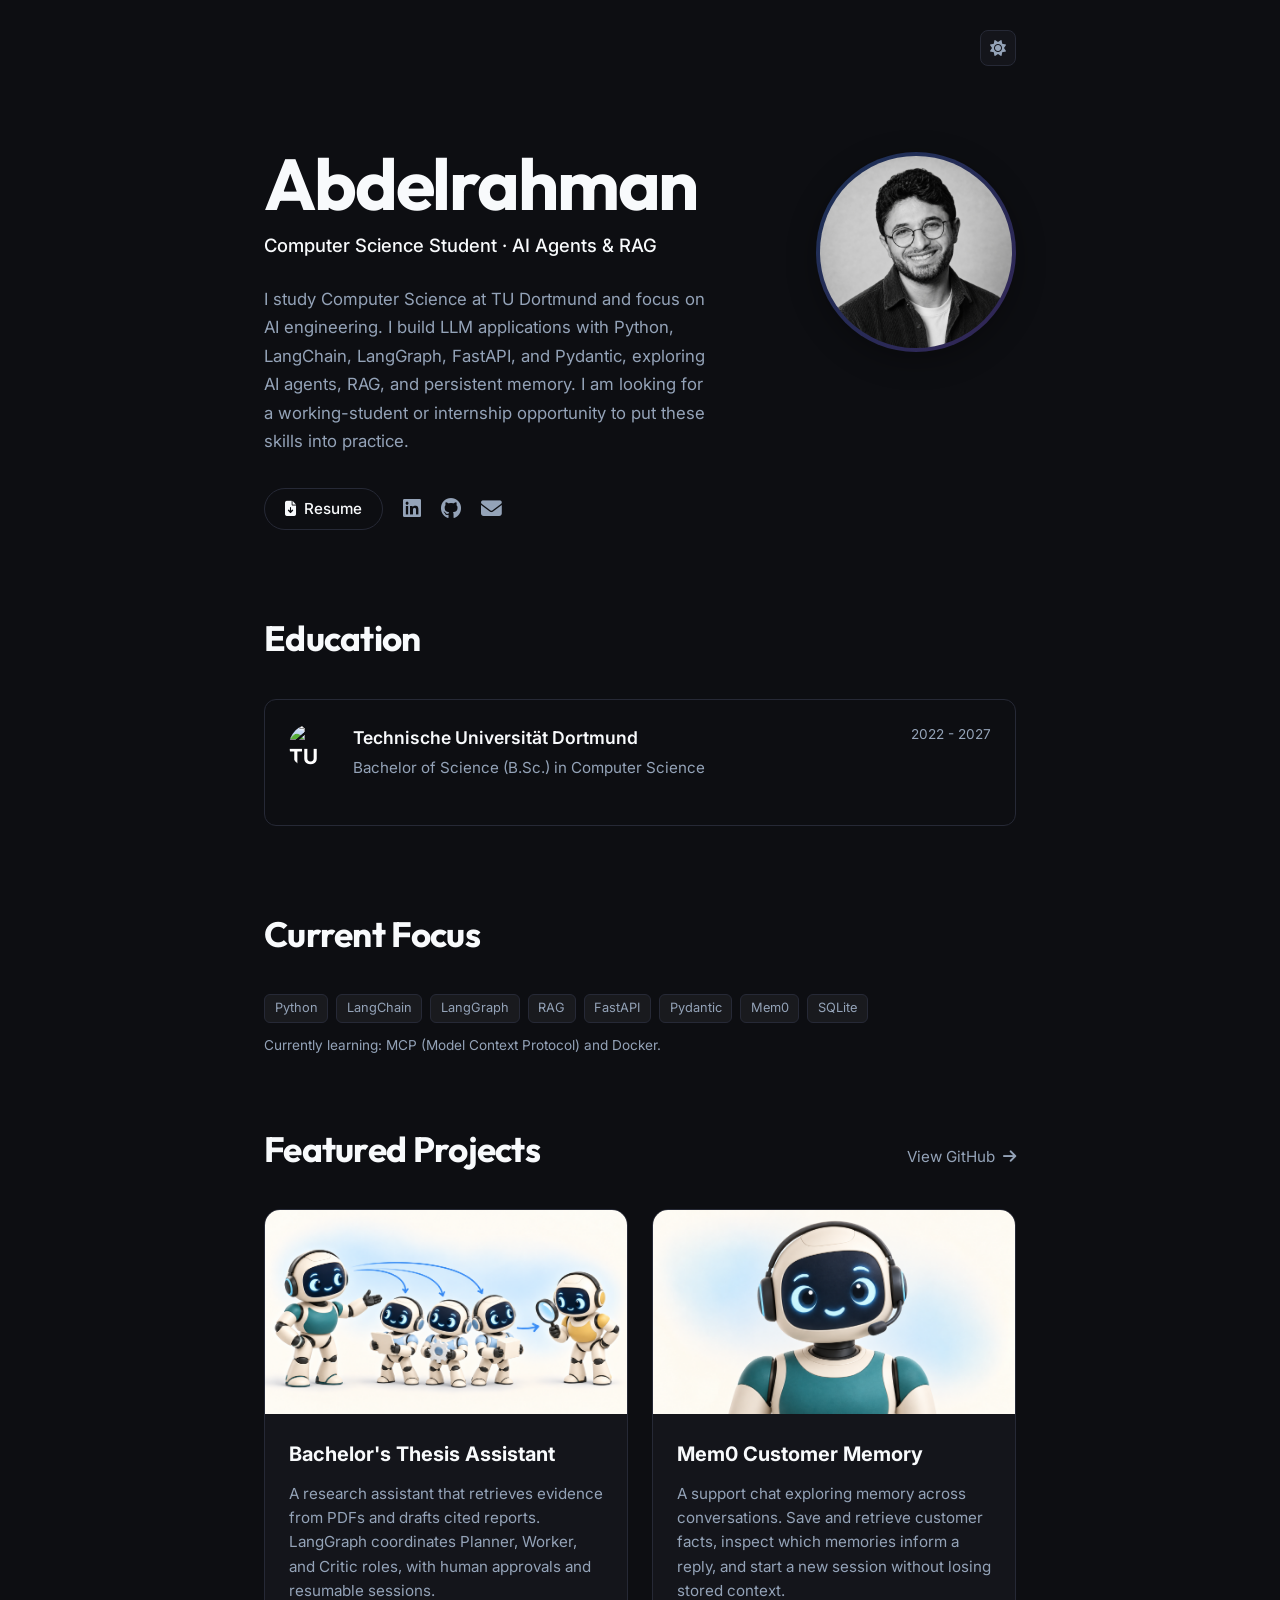
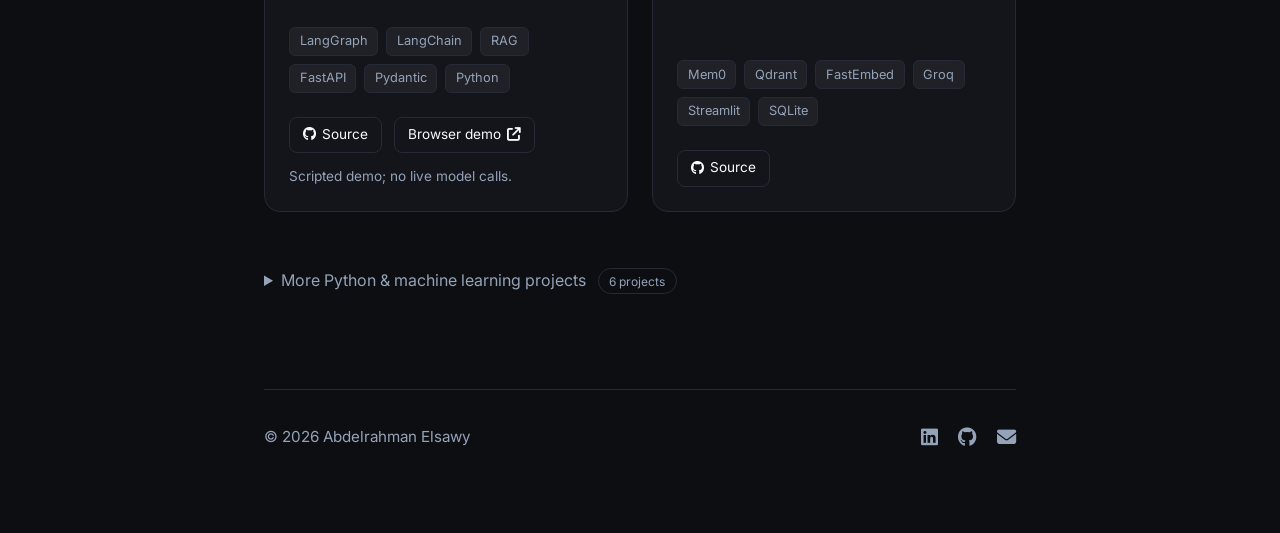
==== commit af5a61f4: "Apply approved robot thumbnails to featured projects" ====
--- a/index.html
+++ b/index.html
@@ -96,7 +96,7 @@
             <div class="projects-grid">
                 <article class="project-card">
                     <a class="project-img" href="https://abdelrahmanelsawy404.github.io/Bachelors-Thesis-Assistant-Demo/" target="_blank" rel="noopener noreferrer" aria-label="Try the Bachelor's Thesis Assistant browser demo">
-                        <img src="project_thumbnail_thesis_minimal.png" alt="A single open ivory book on a soft blue background" loading="lazy">
+                        <img src="project_thumbnail_thesis_robots.png" alt="A friendly orchestrator robot directing three worker robots while a reviewer robot checks their work" loading="lazy">
                     </a>
                     <div class="project-info">
                         <h3><a href="https://github.com/AbdelrahmanElsawy404/Bachelors-Thesis-Assistant" target="_blank" rel="noopener noreferrer">Bachelor's Thesis Assistant</a></h3>
@@ -115,7 +115,7 @@
                 </article>
                 <article class="project-card">
                     <a class="project-img" href="https://github.com/AbdelrahmanElsawy404/mem0-customer-memory" target="_blank" rel="noopener noreferrer" aria-label="View Mem0 Customer Memory source">
-                        <img src="project_thumbnail_memory_minimal.png" alt="A simple glass brain sculpture representing persistent memory" loading="lazy">
+                        <img src="project_thumbnail_memory_robot.png" alt="A cute customer support robot wearing a headset" loading="lazy">
                     </a>
                     <div class="project-info">
                         <h3><a href="https://github.com/AbdelrahmanElsawy404/mem0-customer-memory" target="_blank" rel="noopener noreferrer">Mem0 Customer Memory</a></h3>
